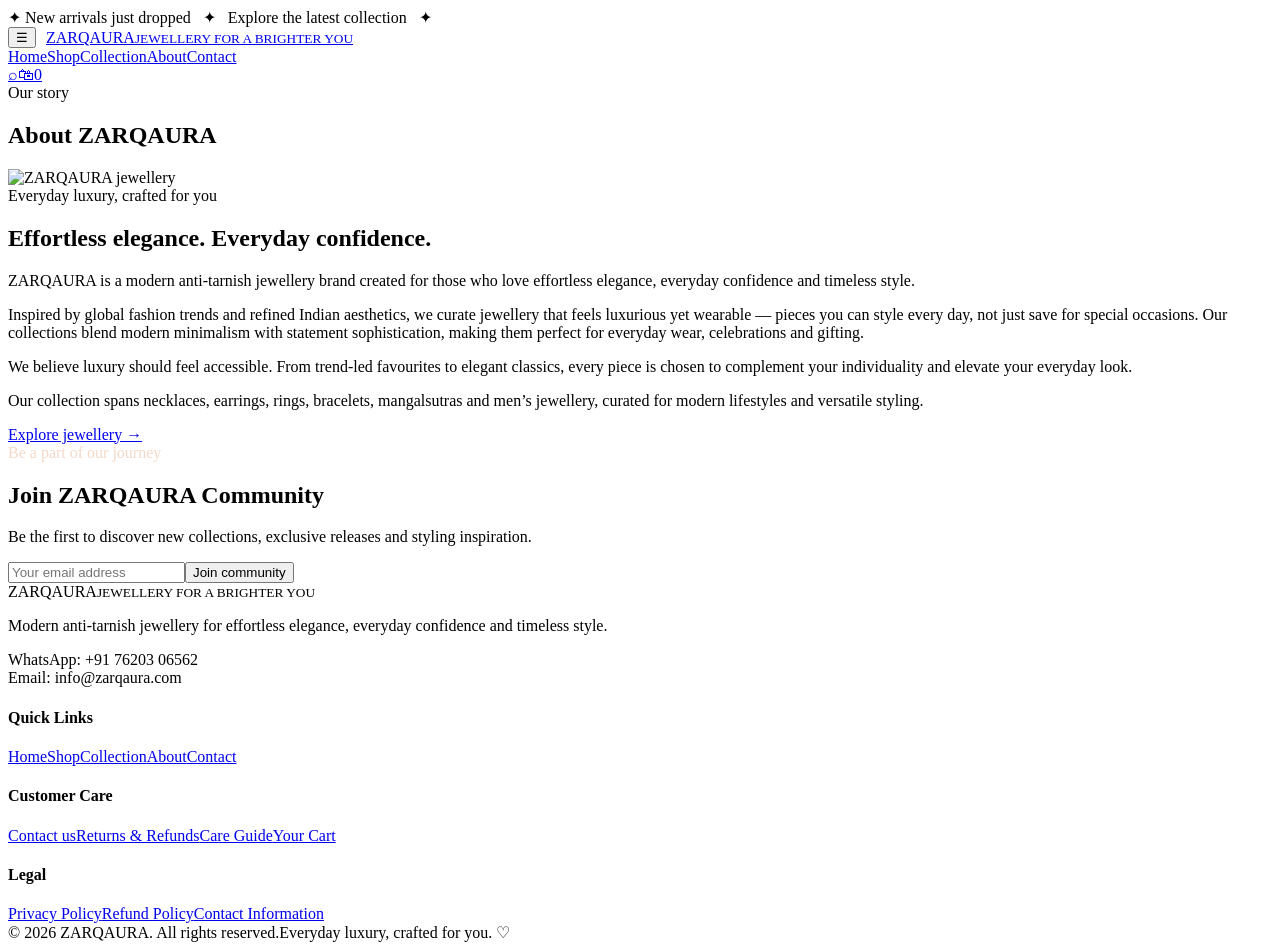
==== about.html @ cf26da9b "first draft" ====
<!doctype html><html lang="en"><head><meta charset="utf-8"><meta name="viewport" content="width=device-width,initial-scale=1"><title>About — ZARQAURA</title><meta name="theme-color" content="#64413A"><link rel="icon" href="https://zarqaura.com/favicon.ico"><link rel="alternate icon" type="image/svg+xml" href="assets/favicon.svg"><link rel="stylesheet" href="assets/styles.css"></head><body><div class="announcement">✦ New arrivals just dropped &nbsp; ✦ &nbsp; Explore the latest collection &nbsp; ✦</div>
<header class="header"><div class="container nav"><div style="display:flex;align-items:center;gap:10px"><button class="icon-btn mobile-toggle" id="mobileToggle" aria-label="Menu">☰</button><a class="brand" href="index.html">ZARQAURA<small>JEWELLERY FOR A BRIGHTER YOU</small></a></div><nav class="navlinks" id="navlinks"><a href="index.html">Home</a><a href="shop.html">Shop</a><a href="collections.html">Collection</a><a href="about.html" class="active">About</a><a href="contact.html">Contact</a></nav><div class="nav-actions"><a class="icon-btn search-btn" href="shop.html" aria-label="Search">⌕</a><a class="icon-btn" href="cart.html" aria-label="Cart">🛍<span class="cart-count" id="cartCount">0</span></a></div></div></header>
<main><section class="page-hero"><div class="container"><div class="eyebrow">Our story</div><h1 class="page-title">About ZARQAURA</h1></div></section><section class="section"><div class="container about-grid"><img src="https://zarqaura.com/cdn/shop/files/0_Product_Staging_1.jpg?v=1782809129&width=1800" alt="ZARQAURA jewellery"><div class="about-copy"><div class="eyebrow">Everyday luxury, crafted for you</div><h2>Effortless elegance. Everyday confidence.</h2><p>ZARQAURA is a modern anti-tarnish jewellery brand created for those who love effortless elegance, everyday confidence and timeless style.</p><p>Inspired by global fashion trends and refined Indian aesthetics, we curate jewellery that feels luxurious yet wearable — pieces you can style every day, not just save for special occasions. Our collections blend modern minimalism with statement sophistication, making them perfect for everyday wear, celebrations and gifting.</p><p>We believe luxury should feel accessible. From trend-led favourites to elegant classics, every piece is chosen to complement your individuality and elevate your everyday look.</p><p>Our collection spans necklaces, earrings, rings, bracelets, mangalsutras and men’s jewellery, curated for modern lifestyles and versatile styling.</p><a class="btn" href="shop.html">Explore jewellery →</a></div></div></section></main><section class="newsletter"><div class="container newsletter-grid"><div><div class="eyebrow" style="color:#f4d9c8">Be a part of our journey</div><h2>Join ZARQAURA Community</h2><p>Be the first to discover new collections, exclusive releases and styling inspiration.</p></div><form class="newsletter-form"><input type="email" required placeholder="Your email address"><button class="btn light">Join community</button></form></div></section>
<footer class="footer"><div class="container"><div class="footer-grid"><div><div class="brand" style="width:max-content">ZARQAURA<small>JEWELLERY FOR A BRIGHTER YOU</small></div><p>Modern anti-tarnish jewellery for effortless elegance, everyday confidence and timeless style.</p><p>WhatsApp: +91 76203 06562<br>Email: info@zarqaura.com</p></div><div><h4>Quick Links</h4><a href="index.html">Home</a><a href="shop.html">Shop</a><a href="collections.html">Collection</a><a href="about.html">About</a><a href="contact.html">Contact</a></div><div><h4>Customer Care</h4><a href="contact.html">Contact us</a><a href="refund.html">Returns & Refunds</a><a href="product.html?id=chain-bracelete">Care Guide</a><a href="cart.html">Your Cart</a></div><div><h4>Legal</h4><a href="privacy.html">Privacy Policy</a><a href="refund.html">Refund Policy</a><a href="contact.html">Contact Information</a></div></div><div class="copyright"><span>© 2026 ZARQAURA. All rights reserved.</span><span>Everyday luxury, crafted for you. ♡</span></div></div></footer><div class="toast"></div>
<script src="assets/app.js"></script></body></html>
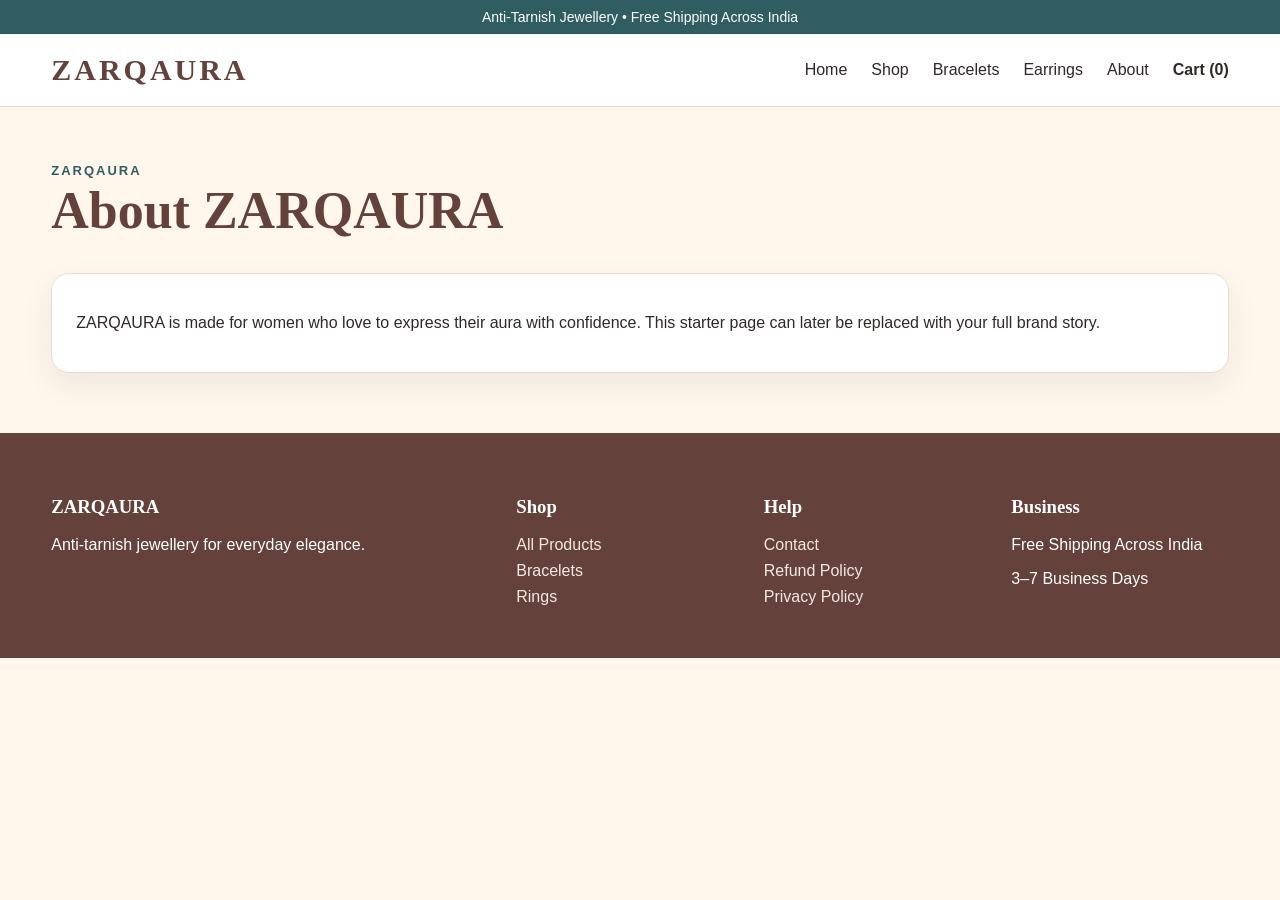
==== commit 7a00ef73: "final structure" ====
--- a/about.html
+++ b/about.html
@@ -1,5 +1 @@
-<!doctype html><html lang="en"><head><meta charset="utf-8"><meta name="viewport" content="width=device-width,initial-scale=1"><title>About — ZARQAURA</title><meta name="theme-color" content="#64413A"><link rel="icon" href="https://zarqaura.com/favicon.ico"><link rel="alternate icon" type="image/svg+xml" href="assets/favicon.svg"><link rel="stylesheet" href="assets/styles.css"></head><body><div class="announcement">✦ New arrivals just dropped &nbsp; ✦ &nbsp; Explore the latest collection &nbsp; ✦</div>
-<header class="header"><div class="container nav"><div style="display:flex;align-items:center;gap:10px"><button class="icon-btn mobile-toggle" id="mobileToggle" aria-label="Menu">☰</button><a class="brand" href="index.html">ZARQAURA<small>JEWELLERY FOR A BRIGHTER YOU</small></a></div><nav class="navlinks" id="navlinks"><a href="index.html">Home</a><a href="shop.html">Shop</a><a href="collections.html">Collection</a><a href="about.html" class="active">About</a><a href="contact.html">Contact</a></nav><div class="nav-actions"><a class="icon-btn search-btn" href="shop.html" aria-label="Search">⌕</a><a class="icon-btn" href="cart.html" aria-label="Cart">🛍<span class="cart-count" id="cartCount">0</span></a></div></div></header>
-<main><section class="page-hero"><div class="container"><div class="eyebrow">Our story</div><h1 class="page-title">About ZARQAURA</h1></div></section><section class="section"><div class="container about-grid"><img src="https://zarqaura.com/cdn/shop/files/0_Product_Staging_1.jpg?v=1782809129&width=1800" alt="ZARQAURA jewellery"><div class="about-copy"><div class="eyebrow">Everyday luxury, crafted for you</div><h2>Effortless elegance. Everyday confidence.</h2><p>ZARQAURA is a modern anti-tarnish jewellery brand created for those who love effortless elegance, everyday confidence and timeless style.</p><p>Inspired by global fashion trends and refined Indian aesthetics, we curate jewellery that feels luxurious yet wearable — pieces you can style every day, not just save for special occasions. Our collections blend modern minimalism with statement sophistication, making them perfect for everyday wear, celebrations and gifting.</p><p>We believe luxury should feel accessible. From trend-led favourites to elegant classics, every piece is chosen to complement your individuality and elevate your everyday look.</p><p>Our collection spans necklaces, earrings, rings, bracelets, mangalsutras and men’s jewellery, curated for modern lifestyles and versatile styling.</p><a class="btn" href="shop.html">Explore jewellery →</a></div></div></section></main><section class="newsletter"><div class="container newsletter-grid"><div><div class="eyebrow" style="color:#f4d9c8">Be a part of our journey</div><h2>Join ZARQAURA Community</h2><p>Be the first to discover new collections, exclusive releases and styling inspiration.</p></div><form class="newsletter-form"><input type="email" required placeholder="Your email address"><button class="btn light">Join community</button></form></div></section>
-<footer class="footer"><div class="container"><div class="footer-grid"><div><div class="brand" style="width:max-content">ZARQAURA<small>JEWELLERY FOR A BRIGHTER YOU</small></div><p>Modern anti-tarnish jewellery for effortless elegance, everyday confidence and timeless style.</p><p>WhatsApp: +91 76203 06562<br>Email: info@zarqaura.com</p></div><div><h4>Quick Links</h4><a href="index.html">Home</a><a href="shop.html">Shop</a><a href="collections.html">Collection</a><a href="about.html">About</a><a href="contact.html">Contact</a></div><div><h4>Customer Care</h4><a href="contact.html">Contact us</a><a href="refund.html">Returns & Refunds</a><a href="product.html?id=chain-bracelete">Care Guide</a><a href="cart.html">Your Cart</a></div><div><h4>Legal</h4><a href="privacy.html">Privacy Policy</a><a href="refund.html">Refund Policy</a><a href="contact.html">Contact Information</a></div></div><div class="copyright"><span>© 2026 ZARQAURA. All rights reserved.</span><span>Everyday luxury, crafted for you. ♡</span></div></div></footer><div class="toast"></div>
-<script src="assets/app.js"></script></body></html>+<!doctype html><html lang="en"><head><meta charset="utf-8"><meta name="viewport" content="width=device-width,initial-scale=1"><title>About ZARQAURA | ZARQAURA</title><link rel="stylesheet" href="assets/css/styles.css"></head><body><div data-site-header></div><main class="container"><section class="page-hero"><div class="eyebrow">ZARQAURA</div><h1>About ZARQAURA</h1></section><section class="panel"><p>ZARQAURA is made for women who love to express their aura with confidence. This starter page can later be replaced with your full brand story.</p></section></main><div data-site-footer></div><script src="assets/data/site-config.js"></script><script src="assets/data/products.js"></script><script src="assets/js/app.js"></script></body></html>
--- a/assets/css/styles.css
+++ b/assets/css/styles.css
@@ -0,0 +1,16 @@
+:root{--brown:#64413A;--cream:#FFF7EC;--teal:#2F5D62;--text:#2f2927;--muted:#786e6a;--white:#fff;--border:#e7ddd3;--shadow:0 12px 30px rgba(60,44,39,.08);--radius:18px}
+*{box-sizing:border-box} html{scroll-behavior:smooth} body{margin:0;font-family:Arial,Helvetica,sans-serif;color:var(--text);background:var(--cream)} a{color:inherit;text-decoration:none} img{max-width:100%;display:block} button,input,select,textarea{font:inherit}
+.container{width:min(1180px,92%);margin:auto}.announcement{background:var(--teal);color:#fff;text-align:center;padding:9px 12px;font-size:14px}
+.header{background:#fff;border-bottom:1px solid var(--border);position:sticky;top:0;z-index:20}.header-inner{min-height:72px;display:flex;align-items:center;justify-content:space-between;gap:20px}.logo{font-family:Georgia,serif;font-size:30px;letter-spacing:3px;color:var(--brown);font-weight:700}.nav{display:flex;align-items:center;gap:24px}.nav a:hover{color:var(--teal)}.cart-link{font-weight:700}.mobile-toggle{display:none;border:0;background:none;font-size:24px}
+.hero{padding:80px 0;background:linear-gradient(rgba(255,247,236,.82),rgba(255,247,236,.82)),radial-gradient(circle at top right,#d9c7bd 0,transparent 42%)}.hero-grid{display:grid;grid-template-columns:1.1fr .9fr;gap:48px;align-items:center}.eyebrow{text-transform:uppercase;letter-spacing:2px;color:var(--teal);font-size:13px;font-weight:700}h1,h2,h3{font-family:Georgia,serif;color:var(--brown)}h1{font-size:clamp(42px,7vw,76px);line-height:.98;margin:14px 0 18px}.hero p{color:var(--muted);font-size:18px;line-height:1.7}.hero-card{min-height:420px;border-radius:32px;background:linear-gradient(135deg,#e8d9cd,#c9b1a4);display:grid;place-items:center;color:var(--brown);box-shadow:var(--shadow);padding:30px;text-align:center}
+.btn{display:inline-flex;align-items:center;justify-content:center;min-height:46px;padding:0 20px;border-radius:999px;border:1px solid var(--brown);background:var(--brown);color:#fff;cursor:pointer;font-weight:700}.btn.secondary{background:transparent;color:var(--brown)}.btn.teal{background:var(--teal);border-color:var(--teal)}.actions{display:flex;flex-wrap:wrap;gap:12px;margin-top:24px}
+.section{padding:72px 0}.section-title{display:flex;justify-content:space-between;align-items:end;gap:20px;margin-bottom:28px}.section-title h2{margin:0;font-size:38px}.section-title p{margin:0;color:var(--muted)}
+.category-grid,.product-grid{display:grid;grid-template-columns:repeat(5,1fr);gap:18px}.category-card,.product-card,.panel{background:#fff;border:1px solid var(--border);border-radius:var(--radius);box-shadow:var(--shadow)}.category-card{padding:26px 18px;text-align:center}.category-card strong{display:block;color:var(--brown);margin-top:8px}.category-icon{width:74px;height:74px;border-radius:50%;margin:auto;background:#efe1d6;display:grid;place-items:center;font-size:26px}
+.product-card{overflow:hidden}.product-image{aspect-ratio:1/1;background:#f0e7df;display:grid;place-items:center;color:var(--muted);text-align:center;padding:20px}.product-body{padding:16px}.product-body h3{margin:0 0 8px;font-size:20px}.price{font-weight:700;color:var(--teal)}.badges{display:flex;gap:6px;flex-wrap:wrap;margin-bottom:10px}.badge{background:#f1e7dd;color:var(--brown);font-size:12px;padding:5px 9px;border-radius:999px}.badge.out{background:#fbe4e4;color:#8c2d2d}
+.filters{display:flex;gap:12px;flex-wrap:wrap;margin-bottom:24px}.filters input,.filters select,.form-control{min-height:46px;border:1px solid var(--border);border-radius:12px;padding:0 14px;background:#fff}.filters input{min-width:240px}
+.product-layout{display:grid;grid-template-columns:1fr 1fr;gap:42px}.product-main-image{background:#fff;border:1px solid var(--border);border-radius:24px;overflow:hidden}.product-main-image .product-image{aspect-ratio:1/1}.product-info h1{font-size:48px;margin-top:0}.product-info p{line-height:1.7;color:var(--muted)}
+.cart-list{display:grid;gap:14px}.cart-row{background:#fff;border:1px solid var(--border);border-radius:16px;padding:16px;display:grid;grid-template-columns:1fr auto auto;gap:18px;align-items:center}.qty{display:flex;align-items:center;gap:8px}.qty button{width:34px;height:34px;border-radius:50%;border:1px solid var(--border);background:#fff;cursor:pointer}
+.checkout-grid{display:grid;grid-template-columns:1.1fr .9fr;gap:30px}.panel{padding:24px}.form-grid{display:grid;grid-template-columns:1fr 1fr;gap:14px}.form-grid .full{grid-column:1/-1}.form-control{width:100%}textarea.form-control{min-height:100px;padding-top:12px}.order-summary{display:grid;gap:10px}.summary-row{display:flex;justify-content:space-between;gap:20px;padding:8px 0;border-bottom:1px dashed var(--border)}.hidden{display:none!important}
+.footer{margin-top:60px;background:var(--brown);color:#fff;padding:44px 0}.footer-grid{display:grid;grid-template-columns:2fr repeat(3,1fr);gap:30px}.footer a{display:block;margin:8px 0;color:#f4e9e2}.footer h3{color:#fff}.page-hero{padding:56px 0 28px}.page-hero h1{font-size:52px;margin:8px 0}.notice{background:#fff;border-left:4px solid var(--teal);padding:14px 16px;border-radius:10px;margin:16px 0}
+@media(max-width:900px){.hero-grid,.product-layout,.checkout-grid{grid-template-columns:1fr}.category-grid{grid-template-columns:repeat(2,1fr)}.product-grid{grid-template-columns:repeat(2,1fr)}.footer-grid{grid-template-columns:1fr 1fr}.nav{position:absolute;top:72px;left:0;right:0;background:#fff;border-bottom:1px solid var(--border);padding:18px 4%;flex-direction:column;align-items:flex-start;display:none}.nav.open{display:flex}.mobile-toggle{display:block}}
+@media(max-width:600px){.product-grid,.category-grid,.form-grid{grid-template-columns:1fr}.footer-grid{grid-template-columns:1fr}.cart-row{grid-template-columns:1fr}.section{padding:52px 0}}
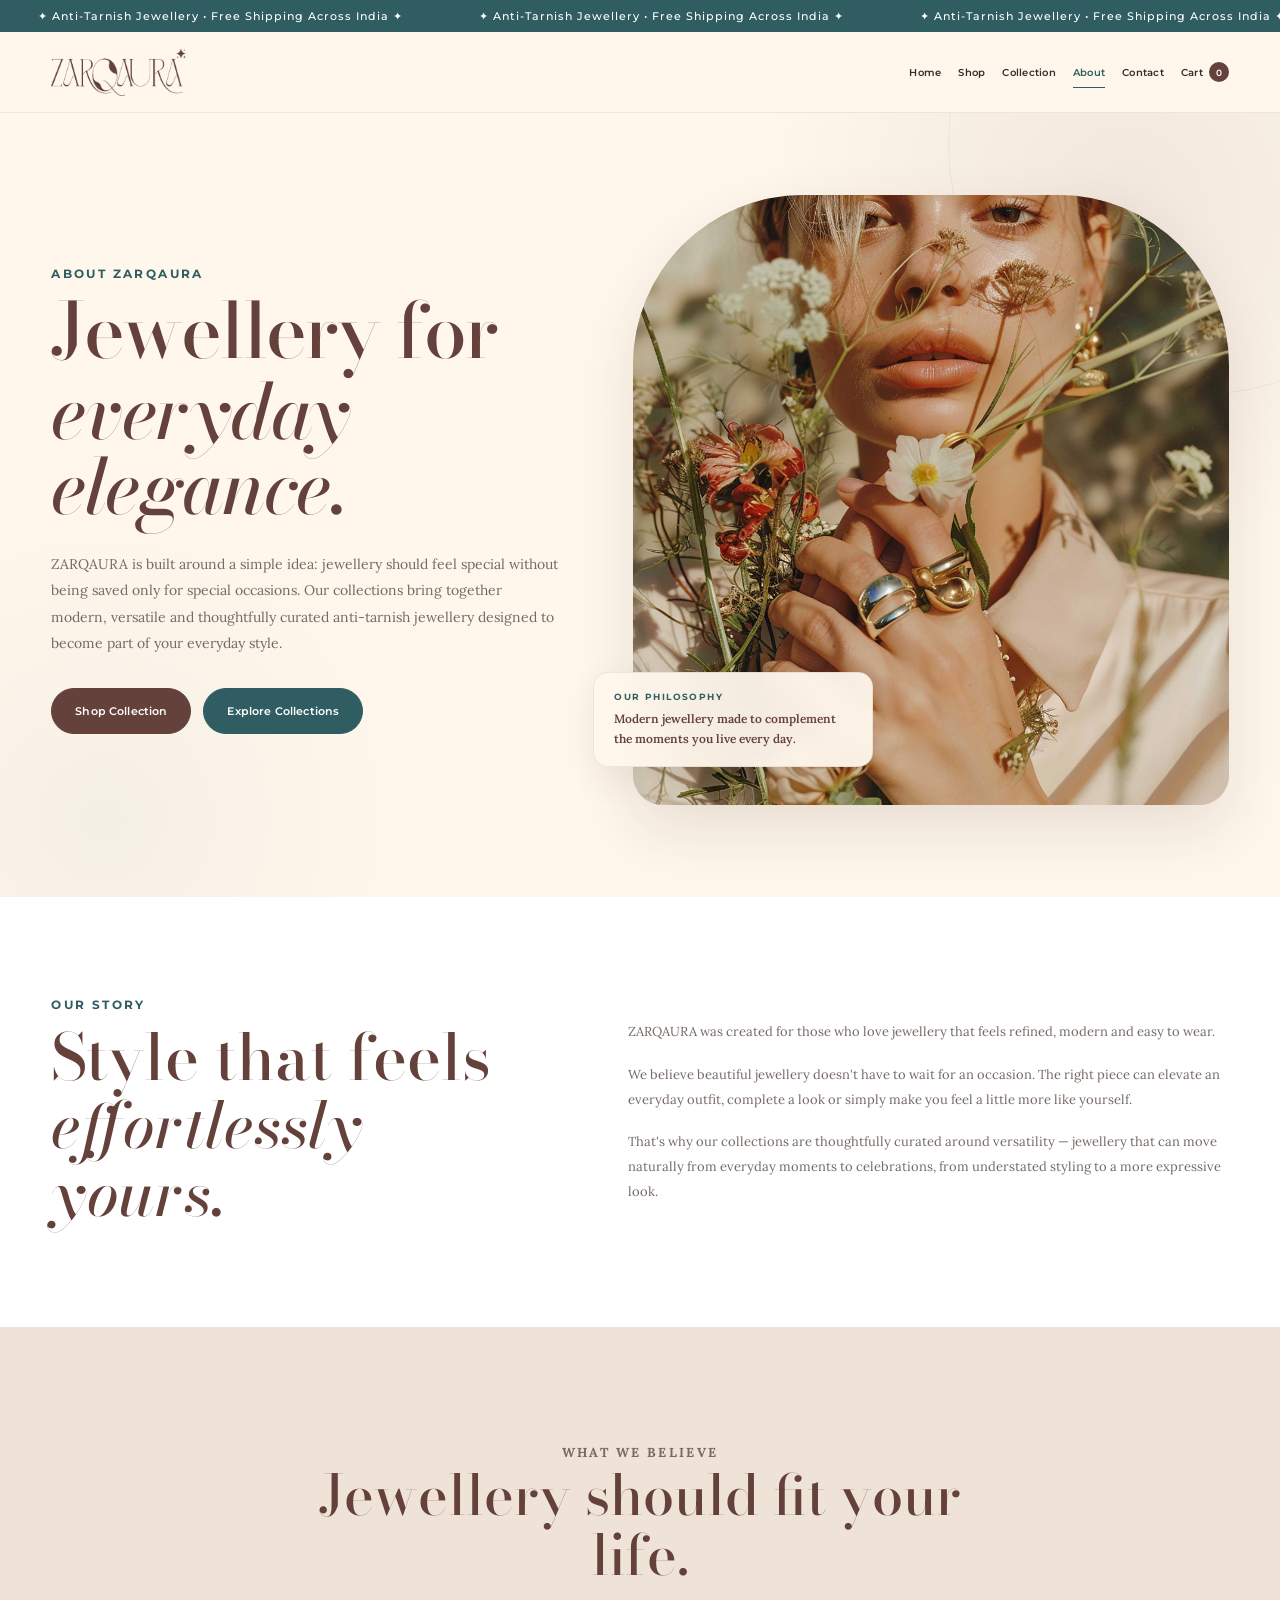
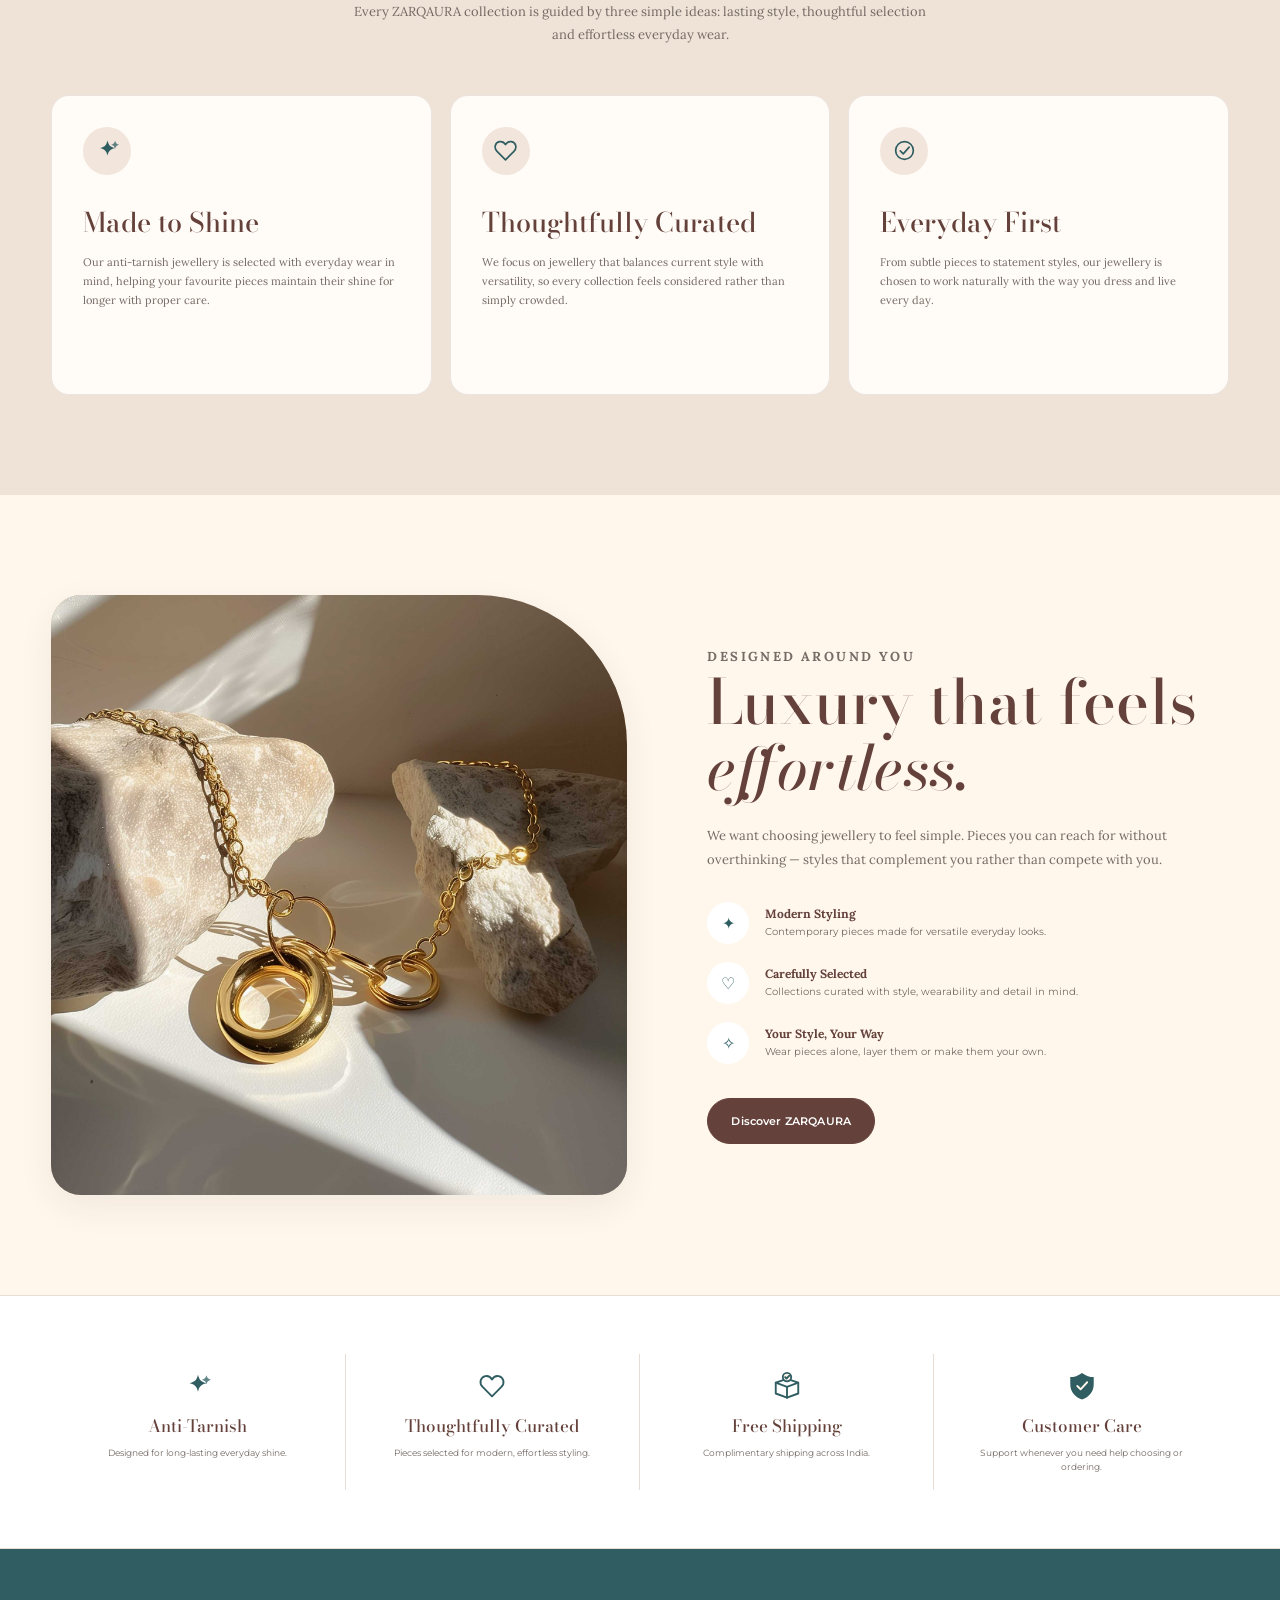
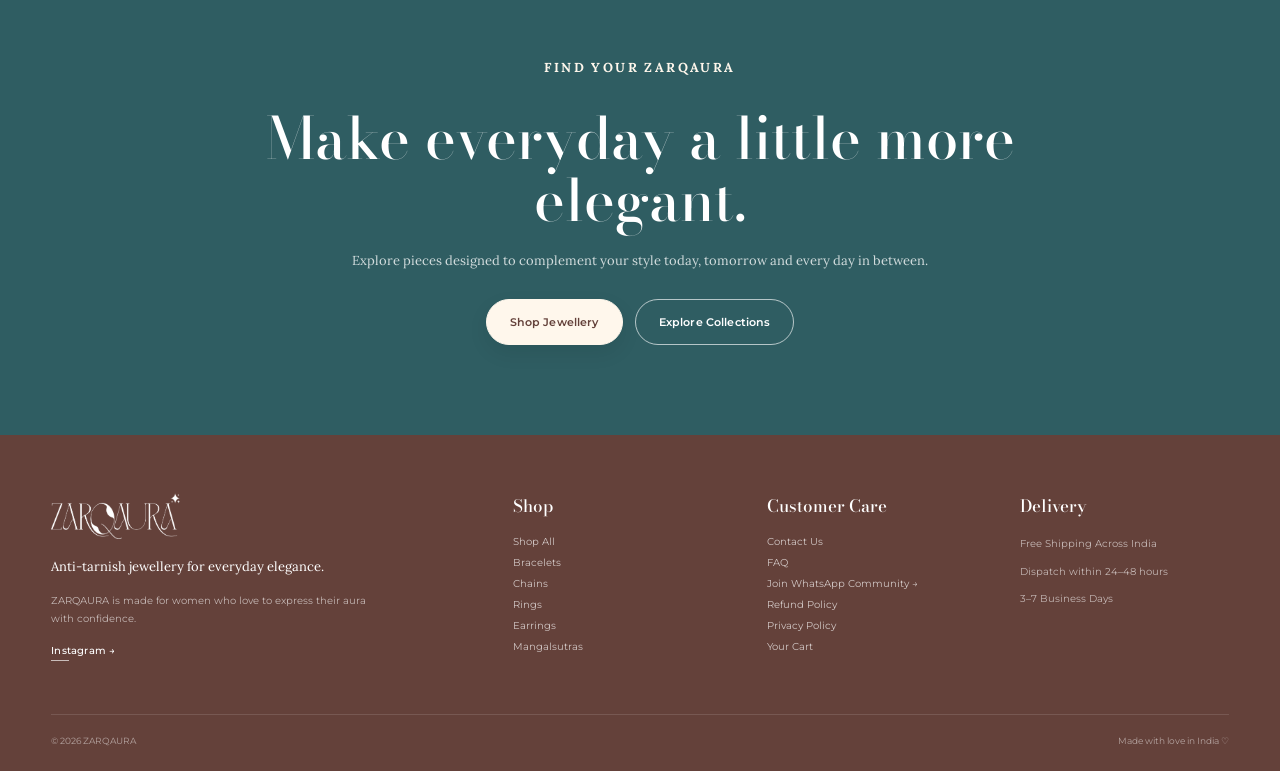
==== commit 7dc9ab0b: "about" ====
--- a/about.html
+++ b/about.html
@@ -1 +1,2574 @@
-<!doctype html><html lang="en"><head><meta charset="utf-8"><meta name="viewport" content="width=device-width,initial-scale=1"><title>About ZARQAURA | ZARQAURA</title><link rel="stylesheet" href="assets/css/styles.css"></head><body><div data-site-header></div><main class="container"><section class="page-hero"><div class="eyebrow">ZARQAURA</div><h1>About ZARQAURA</h1></section><section class="panel"><p>ZARQAURA is made for women who love to express their aura with confidence. This starter page can later be replaced with your full brand story.</p></section></main><div data-site-footer></div><script src="assets/data/site-config.js"></script><script src="assets/data/products.js"></script><script src="assets/js/app.js"></script></body></html>
+<!DOCTYPE html>
+<html lang="en">
+
+<head>
+
+    <meta charset="UTF-8">
+
+    <meta
+        name="viewport"
+        content="width=device-width, initial-scale=1.0"
+    >
+
+    <title>
+        About Us | ZARQAURA
+    </title>
+
+    <meta
+        name="description"
+        content="Discover the story behind ZARQAURA — thoughtfully curated anti-tarnish jewellery designed for effortless everyday elegance."
+    >
+
+    <link
+        rel="icon"
+        href="assets/images/branding/favicon.png"
+        type="image/png"
+    >
+
+    <link
+        rel="stylesheet"
+        href="assets/css/styles.css"
+    >
+
+
+    <style>
+
+        /* =========================================================
+           ABOUT PAGE
+        ========================================================= */
+
+        .about-page {
+
+            overflow:
+                hidden;
+
+        }
+
+
+
+        /* =========================================================
+           HERO
+        ========================================================= */
+
+        .about-hero {
+
+            position:
+                relative;
+
+            padding:
+                82px 0 92px;
+
+            overflow:
+                hidden;
+
+            background:
+
+                radial-gradient(
+                    circle at 88% 12%,
+                    rgba(
+                        100,
+                        65,
+                        58,
+                        0.09
+                    ),
+                    transparent 28%
+                ),
+
+                radial-gradient(
+                    circle at 8% 90%,
+                    rgba(
+                        47,
+                        93,
+                        98,
+                        0.05
+                    ),
+                    transparent 23%
+                ),
+
+                var(--cream);
+
+        }
+
+
+        .about-hero::after {
+
+            content:
+                "";
+
+            position:
+                absolute;
+
+            top:
+                -220px;
+
+            right:
+                -170px;
+
+            width:
+                500px;
+
+            height:
+                500px;
+
+            border:
+                1px solid
+                rgba(
+                    100,
+                    65,
+                    58,
+                    0.07
+                );
+
+            border-radius:
+                50%;
+
+            pointer-events:
+                none;
+
+        }
+
+
+        .about-hero-grid {
+
+            position:
+                relative;
+
+            z-index:
+                2;
+
+            display:
+                grid;
+
+            grid-template-columns:
+                0.92fr 1.08fr;
+
+            align-items:
+                center;
+
+            gap:
+                75px;
+
+        }
+
+
+        .about-hero-content {
+
+            max-width:
+                610px;
+
+        }
+
+
+        .about-hero h1 {
+
+            margin:
+                0;
+
+            font-size:
+                clamp(
+                    52px,
+                    6vw,
+                    82px
+                );
+
+            font-weight:
+                500;
+
+            line-height:
+                0.98;
+
+            letter-spacing:
+                -2px;
+
+        }
+
+
+        .about-hero h1 span {
+
+            display:
+                block;
+
+            margin-top:
+                6px;
+
+            font-style:
+                italic;
+
+        }
+
+
+        .about-hero-description {
+
+            max-width:
+                560px;
+
+            margin:
+                26px 0 0;
+
+            color:
+                var(--text-soft);
+
+            font-family:
+                "Lora",
+                Georgia,
+                serif;
+
+            font-size:
+                14px;
+
+            line-height:
+                1.9;
+
+        }
+
+
+        .about-hero-actions {
+
+            display:
+                flex;
+
+            flex-wrap:
+                wrap;
+
+            gap:
+                12px;
+
+            margin-top:
+                31px;
+
+        }
+
+
+
+        /* =========================================================
+           HERO IMAGE
+        ========================================================= */
+
+        .about-hero-visual {
+
+            position:
+                relative;
+
+            width:
+                100%;
+
+        }
+
+
+        .about-hero-image {
+
+            width:
+                100%;
+
+            height:
+                610px;
+
+            overflow:
+                hidden;
+
+            border-radius:
+                170px 170px
+                30px 30px;
+
+            background:
+                #D8C1B3;
+
+            box-shadow:
+                var(--shadow);
+
+        }
+
+
+        .about-hero-image img {
+
+            width:
+                100%;
+
+            height:
+                100%;
+
+            object-fit:
+                cover;
+
+            object-position:
+                center;
+
+        }
+
+
+        .about-hero-note {
+
+            position:
+                absolute;
+
+            left:
+                -40px;
+
+            bottom:
+                38px;
+
+            max-width:
+                280px;
+
+            padding:
+                18px 20px;
+
+            border:
+                1px solid
+                rgba(
+                    100,
+                    65,
+                    58,
+                    0.10
+                );
+
+            border-radius:
+                15px;
+
+            background:
+                rgba(
+                    255,
+                    247,
+                    236,
+                    0.95
+                );
+
+            box-shadow:
+                var(--shadow-small);
+
+            backdrop-filter:
+                blur(10px);
+
+        }
+
+
+        .about-hero-note span {
+
+            display:
+                block;
+
+            margin-bottom:
+                6px;
+
+            color:
+                var(--teal);
+
+            font-size:
+                9px;
+
+            font-weight:
+                700;
+
+            letter-spacing:
+                1.4px;
+
+            text-transform:
+                uppercase;
+
+        }
+
+
+        .about-hero-note strong {
+
+            color:
+                var(--brown);
+
+            font-family:
+                "Lora",
+                Georgia,
+                serif;
+
+            font-size:
+                12px;
+
+            font-weight:
+                600;
+
+            line-height:
+                1.5;
+
+        }
+
+
+
+        /* =========================================================
+           OUR STORY
+        ========================================================= */
+
+        .about-story {
+
+            padding:
+                100px 0;
+
+            background:
+                var(--white);
+
+        }
+
+
+        .about-story-grid {
+
+            display:
+                grid;
+
+            grid-template-columns:
+                0.9fr 1.1fr;
+
+            align-items:
+                center;
+
+            gap:
+                85px;
+
+        }
+
+
+        .about-story-title h2 {
+
+            max-width:
+                520px;
+
+            margin:
+                0;
+
+            font-size:
+                clamp(
+                    42px,
+                    5vw,
+                    64px
+                );
+
+            font-weight:
+                500;
+
+            line-height:
+                1.06;
+
+        }
+
+
+        .about-story-title h2 span {
+
+            font-style:
+                italic;
+
+        }
+
+
+        .about-story-content {
+
+            max-width:
+                650px;
+
+        }
+
+
+        .about-story-content p {
+
+            margin:
+                0 0 18px;
+
+            color:
+                var(--text-soft);
+
+            font-family:
+                "Lora",
+                Georgia,
+                serif;
+
+            font-size:
+                13px;
+
+            line-height:
+                1.9;
+
+        }
+
+
+        .about-story-content p:last-child {
+
+            margin-bottom:
+                0;
+
+        }
+
+
+
+        /* =========================================================
+           PHILOSOPHY
+        ========================================================= */
+
+        .about-philosophy {
+
+            padding:
+                100px 0;
+
+            background:
+                #EFE3D8;
+
+        }
+
+
+        .about-section-heading {
+
+            max-width:
+                720px;
+
+            margin:
+                0 auto 48px;
+
+            text-align:
+                center;
+
+        }
+
+
+        .about-section-heading h2 {
+
+            margin:
+                0;
+
+            font-size:
+                clamp(
+                    38px,
+                    5vw,
+                    56px
+                );
+
+            font-weight:
+                500;
+
+            line-height:
+                1.08;
+
+        }
+
+
+        .about-section-heading p {
+
+            max-width:
+                580px;
+
+            margin:
+                14px auto 0;
+
+            color:
+                var(--text-soft);
+
+            font-family:
+                "Lora",
+                Georgia,
+                serif;
+
+            font-size:
+                13px;
+
+            line-height:
+                1.8;
+
+        }
+
+
+
+        /* =========================================================
+           VALUE CARDS
+        ========================================================= */
+
+        .about-values-grid {
+
+            display:
+                grid;
+
+            grid-template-columns:
+                repeat(
+                    3,
+                    1fr
+                );
+
+            gap:
+                18px;
+
+        }
+
+
+        .about-value-card {
+
+            min-height:
+                300px;
+
+            display:
+                flex;
+
+            flex-direction:
+                column;
+
+            padding:
+                31px;
+
+            border:
+                1px solid
+                rgba(
+                    100,
+                    65,
+                    58,
+                    0.12
+                );
+
+            border-radius:
+                var(--radius);
+
+            background:
+                var(--cream-light);
+
+            transition:
+                transform 0.4s ease,
+                box-shadow 0.4s ease,
+                border-color 0.4s ease;
+
+        }
+
+
+        .about-value-card:hover {
+
+            transform:
+                translateY(-5px);
+
+            border-color:
+                rgba(
+                    47,
+                    93,
+                    98,
+                    0.25
+                );
+
+            box-shadow:
+                var(--shadow-small);
+
+        }
+
+
+        .about-value-icon {
+
+            width:
+                48px;
+
+            height:
+                48px;
+
+            display:
+                grid;
+
+            place-items:
+                center;
+
+            margin-bottom:
+                27px;
+
+            border-radius:
+                50%;
+
+            background:
+                var(--background-soft);
+
+            color:
+                var(--teal);
+
+        }
+
+
+        .about-value-icon svg {
+
+            width:
+                27px;
+
+            height:
+                27px;
+
+        }
+
+
+        .about-value-card h3 {
+
+            margin:
+                0 0 10px;
+
+            font-size:
+                27px;
+
+            font-weight:
+                500;
+
+        }
+
+
+        .about-value-card p {
+
+            margin:
+                0;
+
+            color:
+                var(--text-soft);
+
+            font-family:
+                "Lora",
+                Georgia,
+                serif;
+
+            font-size:
+                11px;
+
+            line-height:
+                1.75;
+
+        }
+
+
+
+        /* =========================================================
+           EVERYDAY ELEGANCE
+        ========================================================= */
+
+        .about-everyday {
+
+            padding:
+                100px 0;
+
+            background:
+                var(--cream);
+
+        }
+
+
+        .about-everyday-grid {
+
+            display:
+                grid;
+
+            grid-template-columns:
+                1.05fr 0.95fr;
+
+            align-items:
+                center;
+
+            gap:
+                80px;
+
+        }
+
+
+        .about-everyday-image {
+
+            width:
+                100%;
+
+            min-height:
+                600px;
+
+            overflow:
+                hidden;
+
+            border-radius:
+                30px 150px
+                30px 30px;
+
+            background:
+                #D7BFAF;
+
+            box-shadow:
+                var(--shadow-small);
+
+        }
+
+
+        .about-everyday-image img {
+
+            width:
+                100%;
+
+            height:
+                600px;
+
+            object-fit:
+                cover;
+
+        }
+
+
+        .about-everyday-content {
+
+            max-width:
+                590px;
+
+        }
+
+
+        .about-everyday-content h2 {
+
+            margin:
+                0 0 23px;
+
+            font-size:
+                clamp(
+                    40px,
+                    5vw,
+                    62px
+                );
+
+            font-weight:
+                500;
+
+            line-height:
+                1.07;
+
+        }
+
+
+        .about-everyday-content h2 span {
+
+            font-style:
+                italic;
+
+        }
+
+
+        .about-everyday-content > p {
+
+            margin:
+                0;
+
+            color:
+                var(--text-soft);
+
+            font-family:
+                "Lora",
+                Georgia,
+                serif;
+
+            font-size:
+                13px;
+
+            line-height:
+                1.85;
+
+        }
+
+
+
+        /* =========================================================
+           ABOUT POINTS
+        ========================================================= */
+
+        .about-points {
+
+            display:
+                grid;
+
+            gap:
+                18px;
+
+            margin:
+                30px 0 34px;
+
+        }
+
+
+        .about-point {
+
+            display:
+                grid;
+
+            grid-template-columns:
+                44px 1fr;
+
+            align-items:
+                center;
+
+            gap:
+                14px;
+
+        }
+
+
+        .about-point-icon {
+
+            width:
+                42px;
+
+            height:
+                42px;
+
+            display:
+                grid;
+
+            place-items:
+                center;
+
+            border-radius:
+                50%;
+
+            background:
+                var(--white);
+
+            color:
+                var(--teal);
+
+        }
+
+
+        .about-point strong {
+
+            display:
+                block;
+
+            margin-bottom:
+                3px;
+
+            color:
+                var(--brown);
+
+            font-family:
+                "Lora",
+                Georgia,
+                serif;
+
+            font-size:
+                12px;
+
+        }
+
+
+        .about-point p {
+
+            margin:
+                0;
+
+            color:
+                var(--text-soft);
+
+            font-size:
+                10px;
+
+            line-height:
+                1.6;
+
+        }
+
+
+
+        /* =========================================================
+           WHY ZARQAURA
+        ========================================================= */
+
+        .about-benefits {
+
+            padding:
+                58px 0;
+
+            border-top:
+                1px solid
+                var(--border);
+
+            border-bottom:
+                1px solid
+                var(--border);
+
+            background:
+                var(--white);
+
+        }
+
+
+        .about-benefits-grid {
+
+            display:
+                grid;
+
+            grid-template-columns:
+                repeat(
+                    4,
+                    1fr
+                );
+
+        }
+
+
+        .about-benefit {
+
+            padding:
+                15px 25px;
+
+            border-right:
+                1px solid
+                var(--border);
+
+            text-align:
+                center;
+
+        }
+
+
+        .about-benefit:last-child {
+
+            border-right:
+                0;
+
+        }
+
+
+        .about-benefit-icon {
+
+            min-height:
+                34px;
+
+            display:
+                flex;
+
+            align-items:
+                center;
+
+            justify-content:
+                center;
+
+            margin-bottom:
+                10px;
+
+            color:
+                var(--teal);
+
+        }
+
+
+        .about-benefit h3 {
+
+            margin:
+                0;
+
+            font-size:
+                17px;
+
+            font-weight:
+                500;
+
+        }
+
+
+        .about-benefit p {
+
+            max-width:
+                220px;
+
+            margin:
+                7px auto 0;
+
+            color:
+                var(--text-soft);
+
+            font-size:
+                9px;
+
+            line-height:
+                1.65;
+
+        }
+
+
+
+        /* =========================================================
+           FINAL CTA
+        ========================================================= */
+
+        .about-cta {
+
+            padding:
+                90px 0;
+
+            background:
+                var(--teal);
+
+            color:
+                var(--white);
+
+            text-align:
+                center;
+
+        }
+
+
+        .about-cta-inner {
+
+            max-width:
+                760px;
+
+            margin:
+                0 auto;
+
+        }
+
+
+        .about-cta h2 {
+
+            margin:
+                0;
+
+            color:
+                var(--white);
+
+            font-size:
+                clamp(
+                    38px,
+                    5vw,
+                    58px
+                );
+
+            font-weight:
+                500;
+
+            line-height:
+                1.08;
+
+        }
+
+
+        .about-cta p {
+
+            max-width:
+                590px;
+
+            margin:
+                17px auto 27px;
+
+            color:
+                rgba(
+                    255,
+                    255,
+                    255,
+                    0.78
+                );
+
+            font-family:
+                "Lora",
+                Georgia,
+                serif;
+
+            font-size:
+                13px;
+
+            line-height:
+                1.8;
+
+        }
+
+
+        .about-cta-actions {
+
+            display:
+                flex;
+
+            align-items:
+                center;
+
+            justify-content:
+                center;
+
+            flex-wrap:
+                wrap;
+
+            gap:
+                12px;
+
+        }
+
+
+
+        /* =========================================================
+           TABLET
+        ========================================================= */
+
+        @media (max-width: 950px) {
+
+            .about-hero-grid,
+            .about-story-grid,
+            .about-everyday-grid {
+
+                grid-template-columns:
+                    1fr;
+
+            }
+
+
+            .about-hero-grid {
+
+                gap:
+                    55px;
+
+            }
+
+
+            .about-hero-content {
+
+                max-width:
+                    720px;
+
+            }
+
+
+            .about-hero-visual {
+
+                max-width:
+                    720px;
+
+                margin:
+                    0 auto;
+
+            }
+
+
+            .about-hero-note {
+
+                left:
+                    20px;
+
+            }
+
+
+            .about-story-grid {
+
+                gap:
+                    35px;
+
+            }
+
+
+            .about-story-content {
+
+                max-width:
+                    720px;
+
+            }
+
+
+            .about-values-grid {
+
+                grid-template-columns:
+                    repeat(
+                        2,
+                        1fr
+                    );
+
+            }
+
+
+            .about-value-card:last-child {
+
+                grid-column:
+                    1 / -1;
+
+            }
+
+
+            .about-everyday-image {
+
+                max-width:
+                    720px;
+
+                margin:
+                    0 auto;
+
+            }
+
+
+            .about-everyday-content {
+
+                max-width:
+                    720px;
+
+            }
+
+
+            .about-benefits-grid {
+
+                grid-template-columns:
+                    repeat(
+                        2,
+                        1fr
+                    );
+
+            }
+
+
+            .about-benefit:nth-child(2) {
+
+                border-right:
+                    0;
+
+            }
+
+
+            .about-benefit:nth-child(1),
+            .about-benefit:nth-child(2) {
+
+                border-bottom:
+                    1px solid
+                    var(--border);
+
+            }
+
+        }
+
+
+
+        /* =========================================================
+           MOBILE
+        ========================================================= */
+
+        @media (max-width: 650px) {
+
+            .about-hero {
+
+                padding:
+                    55px 0 65px;
+
+            }
+
+
+            .about-hero h1 {
+
+                font-size:
+                    clamp(
+                        46px,
+                        14vw,
+                        65px
+                    );
+
+            }
+
+
+            .about-hero-actions {
+
+                flex-direction:
+                    column;
+
+            }
+
+
+            .about-hero-actions
+            .zq-btn {
+
+                width:
+                    100%;
+
+            }
+
+
+            .about-hero-image {
+
+                height:
+                    460px;
+
+                border-radius:
+                    110px 110px
+                    25px 25px;
+
+            }
+
+
+            .about-hero-note {
+
+                left:
+                    14px;
+
+                right:
+                    14px;
+
+                bottom:
+                    14px;
+
+                max-width:
+                    none;
+
+            }
+
+
+            .about-story,
+            .about-philosophy,
+            .about-everyday {
+
+                padding:
+                    65px 0;
+
+            }
+
+
+            .about-values-grid {
+
+                grid-template-columns:
+                    1fr;
+
+            }
+
+
+            .about-value-card:last-child {
+
+                grid-column:
+                    auto;
+
+            }
+
+
+            .about-everyday-image {
+
+                min-height:
+                    440px;
+
+                border-radius:
+                    25px 90px
+                    25px 25px;
+
+            }
+
+
+            .about-everyday-image img {
+
+                height:
+                    440px;
+
+            }
+
+
+            .about-benefits-grid {
+
+                grid-template-columns:
+                    1fr;
+
+            }
+
+
+            .about-benefit {
+
+                padding:
+                    24px 15px;
+
+                border-right:
+                    0;
+
+                border-bottom:
+                    1px solid
+                    var(--border);
+
+            }
+
+
+            .about-benefit:last-child {
+
+                border-bottom:
+                    0;
+
+            }
+
+
+            .about-cta {
+
+                padding:
+                    65px 0;
+
+            }
+
+        }
+
+
+
+        /* =========================================================
+           SMALL MOBILE - 480PX
+           Same pattern as Home / Shop / Collections
+        ========================================================= */
+
+        @media (max-width: 480px) {
+
+            /*
+               Header/footer intentionally excluded
+            */
+
+
+            /* Main text */
+
+            .about-hero-content,
+            .about-story-title,
+            .about-story-content,
+            .about-section-heading,
+            .about-value-card,
+            .about-everyday-content,
+            .about-benefit,
+            .about-cta-inner {
+
+                width:
+                    100%;
+
+                max-width:
+                    100%;
+
+                text-align:
+                    center;
+
+            }
+
+
+
+            /* Hero */
+
+            .about-hero-grid {
+
+                width:
+                    100%;
+
+                justify-items:
+                    center;
+
+            }
+
+
+            .about-hero-description {
+
+                max-width:
+                    100%;
+
+                margin-left:
+                    auto;
+
+                margin-right:
+                    auto;
+
+            }
+
+
+            .about-hero-actions {
+
+                width:
+                    100%;
+
+                align-items:
+                    stretch;
+
+            }
+
+
+            .about-hero-actions
+            .zq-btn {
+
+                width:
+                    100%;
+
+            }
+
+
+            .about-hero-visual,
+            .about-hero-image {
+
+                width:
+                    100%;
+
+                max-width:
+                    100%;
+
+            }
+
+
+            .about-hero-note {
+
+                text-align:
+                    center;
+
+            }
+
+
+
+            /* Story */
+
+            .about-story-grid {
+
+                width:
+                    100%;
+
+            }
+
+
+
+            /* Value cards */
+
+            .about-values-grid {
+
+                width:
+                    100%;
+
+                grid-template-columns:
+                    1fr;
+
+            }
+
+
+            .about-value-card {
+
+                width:
+                    100%;
+
+                max-width:
+                    100%;
+
+                align-items:
+                    center;
+
+            }
+
+
+            .about-value-icon {
+
+                margin-left:
+                    auto;
+
+                margin-right:
+                    auto;
+
+            }
+
+
+
+            /* Everyday section */
+
+            .about-everyday-grid {
+
+                width:
+                    100%;
+
+            }
+
+
+            .about-everyday-image {
+
+                width:
+                    100%;
+
+                max-width:
+                    100%;
+
+            }
+
+
+            .about-points {
+
+                width:
+                    100%;
+
+            }
+
+
+            .about-point {
+
+                width:
+                    100%;
+
+                grid-template-columns:
+                    1fr;
+
+                justify-items:
+                    center;
+
+                text-align:
+                    center;
+
+            }
+
+
+            .about-point-icon {
+
+                margin:
+                    0 auto;
+
+            }
+
+
+            .about-everyday-content
+            .zq-btn {
+
+                width:
+                    100%;
+
+            }
+
+
+
+            /* Benefits */
+
+            .about-benefit {
+
+                width:
+                    100%;
+
+            }
+
+
+            .about-benefit-icon {
+
+                justify-content:
+                    center;
+
+            }
+
+
+
+            /* Final CTA */
+
+            .about-cta-actions {
+
+                width:
+                    100%;
+
+                flex-direction:
+                    column;
+
+            }
+
+
+            .about-cta-actions
+            .zq-btn {
+
+                width:
+                    100%;
+
+            }
+
+        }
+
+    </style>
+
+</head>
+
+
+<body>
+
+
+    <!-- =========================================================
+         SHARED HEADER
+    ========================================================== -->
+
+    <div data-site-header></div>
+
+
+
+    <main class="about-page">
+
+
+        <!-- =====================================================
+             HERO
+        ====================================================== -->
+
+        <section class="about-hero">
+
+            <div
+                class="container about-hero-grid"
+            >
+
+
+                <div class="about-hero-content">
+
+                    <p class="zq-eyebrow">
+                        ABOUT ZARQAURA
+                    </p>
+
+
+                    <h1>
+
+                        Jewellery for
+                        <span>
+                            everyday elegance.
+                        </span>
+
+                    </h1>
+
+
+                    <p class="about-hero-description">
+
+                        ZARQAURA is built around a simple idea:
+                        jewellery should feel special without
+                        being saved only for special occasions.
+
+                        Our collections bring together modern,
+                        versatile and thoughtfully curated
+                        anti-tarnish jewellery designed to
+                        become part of your everyday style.
+
+                    </p>
+
+
+                    <div class="about-hero-actions">
+
+                        <a
+                            href="shop.html"
+                            class="zq-btn zq-btn-primary"
+                        >
+                            Shop Collection
+                        </a>
+
+
+                        <a
+                            href="collections.html"
+                            class="zq-btn zq-btn-outline"
+                        >
+                            Explore Collections
+                        </a>
+
+                    </div>
+
+                </div>
+
+
+
+                <div class="about-hero-visual">
+
+
+                    <div class="about-hero-image">
+
+                        <img
+                            src="assets/images/banners/home/everyday-elegance.jpg"
+                            alt="ZARQAURA everyday jewellery"
+                        >
+
+                    </div>
+
+
+                    <div class="about-hero-note">
+
+                        <span>
+                            OUR PHILOSOPHY
+                        </span>
+
+                        <strong>
+                            Modern jewellery made to
+                            complement the moments you
+                            live every day.
+                        </strong>
+
+                    </div>
+
+
+                </div>
+
+
+            </div>
+
+        </section>
+
+
+
+        <!-- =====================================================
+             OUR STORY
+        ====================================================== -->
+
+        <section class="about-story">
+
+            <div
+                class="container about-story-grid"
+            >
+
+
+                <div class="about-story-title">
+
+                    <p class="zq-eyebrow">
+                        OUR STORY
+                    </p>
+
+
+                    <h2>
+
+                        Style that feels
+                        <span>
+                            effortlessly yours.
+                        </span>
+
+                    </h2>
+
+                </div>
+
+
+
+                <div class="about-story-content">
+
+                    <p>
+
+                        ZARQAURA was created for those who
+                        love jewellery that feels refined,
+                        modern and easy to wear.
+
+                    </p>
+
+
+                    <p>
+
+                        We believe beautiful jewellery
+                        doesn't have to wait for an occasion.
+                        The right piece can elevate an
+                        everyday outfit, complete a look or
+                        simply make you feel a little more
+                        like yourself.
+
+                    </p>
+
+
+                    <p>
+
+                        That's why our collections are
+                        thoughtfully curated around
+                        versatility — jewellery that can
+                        move naturally from everyday moments
+                        to celebrations, from understated
+                        styling to a more expressive look.
+
+                    </p>
+
+                </div>
+
+
+            </div>
+
+        </section>
+
+
+
+        <!-- =====================================================
+             WHAT WE BELIEVE
+        ====================================================== -->
+
+        <section class="about-philosophy">
+
+            <div class="container">
+
+
+                <div class="about-section-heading">
+
+                    <p class="zq-eyebrow">
+                        WHAT WE BELIEVE
+                    </p>
+
+
+                    <h2>
+                        Jewellery should fit your life.
+                    </h2>
+
+
+                    <p>
+
+                        Every ZARQAURA collection is guided
+                        by three simple ideas: lasting style,
+                        thoughtful selection and effortless
+                        everyday wear.
+
+                    </p>
+
+                </div>
+
+
+
+                <div class="about-values-grid">
+
+
+                    <!-- ANTI-TARNISH -->
+
+                    <div class="about-value-card">
+
+
+                        <div class="about-value-icon">
+
+                            <svg
+                                viewBox="0 0 64 64"
+                                fill="none"
+                                xmlns="http://www.w3.org/2000/svg"
+                                aria-hidden="true"
+                            >
+
+                                <path
+                                    d="M32 8 C34.5 19 39 23.5 50 26 C39 28.5 34.5 33 32 44 C29.5 33 25 28.5 14 26 C25 23.5 29.5 19 32 8Z"
+                                    fill="currentColor"
+                                />
+
+                                <path
+                                    d="M50 9 C51.5 14.5 54 17 59.5 18.5 C54 20 51.5 22.5 50 28 C48.5 22.5 46 20 40.5 18.5 C46 17 48.5 14.5 50 9Z"
+                                    fill="currentColor"
+                                    opacity="0.75"
+                                />
+
+                            </svg>
+
+                        </div>
+
+
+                        <h3>
+                            Made to Shine
+                        </h3>
+
+
+                        <p>
+
+                            Our anti-tarnish jewellery is
+                            selected with everyday wear in
+                            mind, helping your favourite
+                            pieces maintain their shine
+                            for longer with proper care.
+
+                        </p>
+
+
+                    </div>
+
+
+
+                    <!-- CURATED -->
+
+                    <div class="about-value-card">
+
+
+                        <div class="about-value-icon">
+
+                            <svg
+                                viewBox="0 0 64 64"
+                                fill="none"
+                                xmlns="http://www.w3.org/2000/svg"
+                                aria-hidden="true"
+                            >
+
+                                <path
+                                    d="M32 54 L12 34 C4 26 7 13 18 11 C24 10 29 13 32 18 C35 13 40 10 46 11 C57 13 60 26 52 34 L32 54Z"
+                                    stroke="currentColor"
+                                    stroke-width="4"
+                                    stroke-linecap="round"
+                                    stroke-linejoin="round"
+                                />
+
+                            </svg>
+
+                        </div>
+
+
+                        <h3>
+                            Thoughtfully Curated
+                        </h3>
+
+
+                        <p>
+
+                            We focus on jewellery that
+                            balances current style with
+                            versatility, so every collection
+                            feels considered rather than
+                            simply crowded.
+
+                        </p>
+
+
+                    </div>
+
+
+
+                    <!-- EVERYDAY -->
+
+                    <div class="about-value-card">
+
+
+                        <div class="about-value-icon">
+
+                            <svg
+                                viewBox="0 0 64 64"
+                                fill="none"
+                                xmlns="http://www.w3.org/2000/svg"
+                                aria-hidden="true"
+                            >
+
+                                <circle
+                                    cx="32"
+                                    cy="32"
+                                    r="21"
+                                    stroke="currentColor"
+                                    stroke-width="4"
+                                />
+
+                                <path
+                                    d="M22 33L29 40L43 24"
+                                    stroke="currentColor"
+                                    stroke-width="4"
+                                    stroke-linecap="round"
+                                    stroke-linejoin="round"
+                                />
+
+                            </svg>
+
+                        </div>
+
+
+                        <h3>
+                            Everyday First
+                        </h3>
+
+
+                        <p>
+
+                            From subtle pieces to statement
+                            styles, our jewellery is chosen
+                            to work naturally with the way
+                            you dress and live every day.
+
+                        </p>
+
+
+                    </div>
+
+
+                </div>
+
+
+            </div>
+
+        </section>
+
+
+
+        <!-- =====================================================
+             EVERYDAY ELEGANCE
+        ====================================================== -->
+
+        <section class="about-everyday">
+
+            <div
+                class="container about-everyday-grid"
+            >
+
+
+                <div class="about-everyday-image">
+
+                    <img
+                        src="assets/images/banners/home/hero.jpg"
+                        alt="ZARQAURA jewellery collection"
+                    >
+
+                </div>
+
+
+
+                <div class="about-everyday-content">
+
+
+                    <p class="zq-eyebrow">
+                        DESIGNED AROUND YOU
+                    </p>
+
+
+                    <h2>
+
+                        Luxury that feels
+                        <span>
+                            effortless.
+                        </span>
+
+                    </h2>
+
+
+                    <p>
+
+                        We want choosing jewellery to feel
+                        simple. Pieces you can reach for
+                        without overthinking — styles that
+                        complement you rather than compete
+                        with you.
+
+                    </p>
+
+
+
+                    <div class="about-points">
+
+
+                        <div class="about-point">
+
+                            <div class="about-point-icon">
+                                ✦
+                            </div>
+
+                            <div>
+
+                                <strong>
+                                    Modern Styling
+                                </strong>
+
+                                <p>
+                                    Contemporary pieces made
+                                    for versatile everyday looks.
+                                </p>
+
+                            </div>
+
+                        </div>
+
+
+
+                        <div class="about-point">
+
+                            <div class="about-point-icon">
+                                ♡
+                            </div>
+
+                            <div>
+
+                                <strong>
+                                    Carefully Selected
+                                </strong>
+
+                                <p>
+                                    Collections curated with
+                                    style, wearability and detail
+                                    in mind.
+                                </p>
+
+                            </div>
+
+                        </div>
+
+
+
+                        <div class="about-point">
+
+                            <div class="about-point-icon">
+                                ✧
+                            </div>
+
+                            <div>
+
+                                <strong>
+                                    Your Style, Your Way
+                                </strong>
+
+                                <p>
+                                    Wear pieces alone, layer
+                                    them or make them your own.
+                                </p>
+
+                            </div>
+
+                        </div>
+
+
+                    </div>
+
+
+
+                    <a
+                        href="collections.html"
+                        class="zq-btn zq-btn-primary"
+                    >
+                        Discover ZARQAURA
+                    </a>
+
+
+                </div>
+
+
+            </div>
+
+        </section>
+
+
+
+        <!-- =====================================================
+             WHY ZARQAURA
+        ====================================================== -->
+
+        <section class="about-benefits">
+
+            <div class="container">
+
+
+                <div class="about-benefits-grid">
+
+
+                    <!-- ANTI-TARNISH -->
+
+                    <div class="about-benefit">
+
+                        <div class="about-benefit-icon">
+
+                            <svg
+                                width="30"
+                                height="30"
+                                viewBox="0 0 64 64"
+                                fill="none"
+                                xmlns="http://www.w3.org/2000/svg"
+                                aria-hidden="true"
+                            >
+
+                                <path
+                                    d="M32 8 C34.5 19 39 23.5 50 26 C39 28.5 34.5 33 32 44 C29.5 33 25 28.5 14 26 C25 23.5 29.5 19 32 8Z"
+                                    fill="#2F5D62"
+                                />
+
+                                <path
+                                    d="M50 9 C51.5 14.5 54 17 59.5 18.5 C54 20 51.5 22.5 50 28 C48.5 22.5 46 20 40.5 18.5 C46 17 48.5 14.5 50 9Z"
+                                    fill="#2F5D62"
+                                    opacity="0.75"
+                                />
+
+                            </svg>
+
+                        </div>
+
+
+                        <h3>
+                            Anti-Tarnish
+                        </h3>
+
+                        <p>
+                            Designed for long-lasting
+                            everyday shine.
+                        </p>
+
+                    </div>
+
+
+
+                    <!-- CURATED -->
+
+                    <div class="about-benefit">
+
+                        <div class="about-benefit-icon">
+
+                            <svg
+                                width="30"
+                                height="30"
+                                viewBox="0 0 64 64"
+                                fill="none"
+                                xmlns="http://www.w3.org/2000/svg"
+                                aria-hidden="true"
+                            >
+
+                                <path
+                                    d="M32 54 L12 34 C4 26 7 13 18 11 C24 10 29 13 32 18 C35 13 40 10 46 11 C57 13 60 26 52 34 L32 54Z"
+                                    stroke="#2F5D62"
+                                    stroke-width="4"
+                                    stroke-linecap="round"
+                                    stroke-linejoin="round"
+                                />
+
+                            </svg>
+
+                        </div>
+
+
+                        <h3>
+                            Thoughtfully Curated
+                        </h3>
+
+                        <p>
+                            Pieces selected for modern,
+                            effortless styling.
+                        </p>
+
+                    </div>
+
+
+
+                    <!-- SHIPPING -->
+
+                    <div class="about-benefit">
+
+                        <div class="about-benefit-icon">
+
+                            <svg
+                                width="30"
+                                height="30"
+                                viewBox="0 0 64 64"
+                                fill="none"
+                                xmlns="http://www.w3.org/2000/svg"
+                                aria-hidden="true"
+                            >
+
+                                <g
+                                    stroke="#2F5D62"
+                                    stroke-width="4"
+                                    stroke-linecap="round"
+                                    stroke-linejoin="round"
+                                >
+
+                                    <path
+                                        d="M8 25L32 17L56 25L32 34L8 25Z"
+                                    />
+
+                                    <path
+                                        d="M8 25V48L32 57L56 48V25"
+                                    />
+
+                                    <path
+                                        d="M32 34V57"
+                                    />
+
+                                    <circle
+                                        cx="32"
+                                        cy="13"
+                                        r="9"
+                                        fill="#FFF7EC"
+                                    />
+
+                                    <path
+                                        d="M28 13L31 16L37 10"
+                                    />
+
+                                </g>
+
+                            </svg>
+
+                        </div>
+
+
+                        <h3>
+                            Free Shipping
+                        </h3>
+
+                        <p>
+                            Complimentary shipping
+                            across India.
+                        </p>
+
+                    </div>
+
+
+
+                    <!-- SUPPORT -->
+
+                    <div class="about-benefit">
+
+                        <div class="about-benefit-icon">
+
+                            <svg
+                                width="30"
+                                height="30"
+                                viewBox="0 0 64 64"
+                                xmlns="http://www.w3.org/2000/svg"
+                                aria-hidden="true"
+                            >
+
+                                <path
+                                    d="M32 4C24 10 15 13 7 13V28C7 44 17 55 32 61C47 55 57 44 57 28V13C49 13 40 10 32 4Z"
+                                    fill="#2F5D62"
+                                />
+
+                                <path
+                                    d="M22 32L29 39L43 24"
+                                    fill="none"
+                                    stroke="#FFF7EC"
+                                    stroke-width="4"
+                                    stroke-linecap="round"
+                                    stroke-linejoin="round"
+                                />
+
+                            </svg>
+
+                        </div>
+
+
+                        <h3>
+                            Customer Care
+                        </h3>
+
+                        <p>
+                            Support whenever you need
+                            help choosing or ordering.
+                        </p>
+
+                    </div>
+
+
+                </div>
+
+
+            </div>
+
+        </section>
+
+
+
+        <!-- =====================================================
+             FINAL CTA
+        ====================================================== -->
+
+        <section class="about-cta">
+
+            <div
+                class="container about-cta-inner"
+            >
+
+
+                <p class="zq-eyebrow light">
+                    FIND YOUR ZARQAURA
+                </p>
+
+
+                <h2>
+                    Make everyday a little more elegant.
+                </h2>
+
+
+                <p>
+
+                    Explore pieces designed to complement
+                    your style today, tomorrow and every
+                    day in between.
+
+                </p>
+
+
+                <div class="about-cta-actions">
+
+
+                    <a
+                        href="shop.html"
+                        class="zq-btn zq-btn-light"
+                    >
+                        Shop Jewellery
+                    </a>
+
+
+                    <a
+                        href="collections.html"
+                        class="zq-btn zq-whatsapp-community"
+                    >
+                        Explore Collections
+                    </a>
+
+
+                </div>
+
+
+            </div>
+
+        </section>
+
+
+    </main>
+
+
+
+    <!-- =========================================================
+         SHARED FOOTER
+    ========================================================== -->
+
+    <div data-site-footer></div>
+
+
+
+    <!-- =========================================================
+         DATA + GLOBAL JS
+    ========================================================== -->
+
+    <script src="assets/data/site-config.js"></script>
+
+    <script src="assets/data/products.js"></script>
+
+    <script src="assets/js/app.js"></script>
+
+
+</body>
+
+</html>
--- a/assets/css/styles.css
+++ b/assets/css/styles.css
@@ -1,16 +1,5639 @@
-:root{--brown:#64413A;--cream:#FFF7EC;--teal:#2F5D62;--text:#2f2927;--muted:#786e6a;--white:#fff;--border:#e7ddd3;--shadow:0 12px 30px rgba(60,44,39,.08);--radius:18px}
-*{box-sizing:border-box} html{scroll-behavior:smooth} body{margin:0;font-family:Arial,Helvetica,sans-serif;color:var(--text);background:var(--cream)} a{color:inherit;text-decoration:none} img{max-width:100%;display:block} button,input,select,textarea{font:inherit}
-.container{width:min(1180px,92%);margin:auto}.announcement{background:var(--teal);color:#fff;text-align:center;padding:9px 12px;font-size:14px}
-.header{background:#fff;border-bottom:1px solid var(--border);position:sticky;top:0;z-index:20}.header-inner{min-height:72px;display:flex;align-items:center;justify-content:space-between;gap:20px}.logo{font-family:Georgia,serif;font-size:30px;letter-spacing:3px;color:var(--brown);font-weight:700}.nav{display:flex;align-items:center;gap:24px}.nav a:hover{color:var(--teal)}.cart-link{font-weight:700}.mobile-toggle{display:none;border:0;background:none;font-size:24px}
-.hero{padding:80px 0;background:linear-gradient(rgba(255,247,236,.82),rgba(255,247,236,.82)),radial-gradient(circle at top right,#d9c7bd 0,transparent 42%)}.hero-grid{display:grid;grid-template-columns:1.1fr .9fr;gap:48px;align-items:center}.eyebrow{text-transform:uppercase;letter-spacing:2px;color:var(--teal);font-size:13px;font-weight:700}h1,h2,h3{font-family:Georgia,serif;color:var(--brown)}h1{font-size:clamp(42px,7vw,76px);line-height:.98;margin:14px 0 18px}.hero p{color:var(--muted);font-size:18px;line-height:1.7}.hero-card{min-height:420px;border-radius:32px;background:linear-gradient(135deg,#e8d9cd,#c9b1a4);display:grid;place-items:center;color:var(--brown);box-shadow:var(--shadow);padding:30px;text-align:center}
-.btn{display:inline-flex;align-items:center;justify-content:center;min-height:46px;padding:0 20px;border-radius:999px;border:1px solid var(--brown);background:var(--brown);color:#fff;cursor:pointer;font-weight:700}.btn.secondary{background:transparent;color:var(--brown)}.btn.teal{background:var(--teal);border-color:var(--teal)}.actions{display:flex;flex-wrap:wrap;gap:12px;margin-top:24px}
-.section{padding:72px 0}.section-title{display:flex;justify-content:space-between;align-items:end;gap:20px;margin-bottom:28px}.section-title h2{margin:0;font-size:38px}.section-title p{margin:0;color:var(--muted)}
-.category-grid,.product-grid{display:grid;grid-template-columns:repeat(5,1fr);gap:18px}.category-card,.product-card,.panel{background:#fff;border:1px solid var(--border);border-radius:var(--radius);box-shadow:var(--shadow)}.category-card{padding:26px 18px;text-align:center}.category-card strong{display:block;color:var(--brown);margin-top:8px}.category-icon{width:74px;height:74px;border-radius:50%;margin:auto;background:#efe1d6;display:grid;place-items:center;font-size:26px}
-.product-card{overflow:hidden}.product-image{aspect-ratio:1/1;background:#f0e7df;display:grid;place-items:center;color:var(--muted);text-align:center;padding:20px}.product-body{padding:16px}.product-body h3{margin:0 0 8px;font-size:20px}.price{font-weight:700;color:var(--teal)}.badges{display:flex;gap:6px;flex-wrap:wrap;margin-bottom:10px}.badge{background:#f1e7dd;color:var(--brown);font-size:12px;padding:5px 9px;border-radius:999px}.badge.out{background:#fbe4e4;color:#8c2d2d}
-.filters{display:flex;gap:12px;flex-wrap:wrap;margin-bottom:24px}.filters input,.filters select,.form-control{min-height:46px;border:1px solid var(--border);border-radius:12px;padding:0 14px;background:#fff}.filters input{min-width:240px}
-.product-layout{display:grid;grid-template-columns:1fr 1fr;gap:42px}.product-main-image{background:#fff;border:1px solid var(--border);border-radius:24px;overflow:hidden}.product-main-image .product-image{aspect-ratio:1/1}.product-info h1{font-size:48px;margin-top:0}.product-info p{line-height:1.7;color:var(--muted)}
-.cart-list{display:grid;gap:14px}.cart-row{background:#fff;border:1px solid var(--border);border-radius:16px;padding:16px;display:grid;grid-template-columns:1fr auto auto;gap:18px;align-items:center}.qty{display:flex;align-items:center;gap:8px}.qty button{width:34px;height:34px;border-radius:50%;border:1px solid var(--border);background:#fff;cursor:pointer}
-.checkout-grid{display:grid;grid-template-columns:1.1fr .9fr;gap:30px}.panel{padding:24px}.form-grid{display:grid;grid-template-columns:1fr 1fr;gap:14px}.form-grid .full{grid-column:1/-1}.form-control{width:100%}textarea.form-control{min-height:100px;padding-top:12px}.order-summary{display:grid;gap:10px}.summary-row{display:flex;justify-content:space-between;gap:20px;padding:8px 0;border-bottom:1px dashed var(--border)}.hidden{display:none!important}
-.footer{margin-top:60px;background:var(--brown);color:#fff;padding:44px 0}.footer-grid{display:grid;grid-template-columns:2fr repeat(3,1fr);gap:30px}.footer a{display:block;margin:8px 0;color:#f4e9e2}.footer h3{color:#fff}.page-hero{padding:56px 0 28px}.page-hero h1{font-size:52px;margin:8px 0}.notice{background:#fff;border-left:4px solid var(--teal);padding:14px 16px;border-radius:10px;margin:16px 0}
-@media(max-width:900px){.hero-grid,.product-layout,.checkout-grid{grid-template-columns:1fr}.category-grid{grid-template-columns:repeat(2,1fr)}.product-grid{grid-template-columns:repeat(2,1fr)}.footer-grid{grid-template-columns:1fr 1fr}.nav{position:absolute;top:72px;left:0;right:0;background:#fff;border-bottom:1px solid var(--border);padding:18px 4%;flex-direction:column;align-items:flex-start;display:none}.nav.open{display:flex}.mobile-toggle{display:block}}
-@media(max-width:600px){.product-grid,.category-grid,.form-grid{grid-template-columns:1fr}.footer-grid{grid-template-columns:1fr}.cart-row{grid-template-columns:1fr}.section{padding:52px 0}}
+@import url(
+    "https://fonts.googleapis.com/css2?family=Bodoni+Moda:opsz,wght@6..96,400;6..96,500;6..96,600&family=Lora:wght@400;500;600&family=Montserrat:wght@400;500;600;700&display=swap"
+);
+
+
+/* =========================================================
+   ZARQAURA
+   MASTER STYLESHEET
+========================================================= */
+
+
+/* =========================================================
+   VARIABLES
+========================================================= */
+
+:root {
+
+    --brown:
+        #64413A;
+
+    --brown-dark:
+        #4A302B;
+
+    --cream:
+        #FFF7EC;
+
+    --cream-light:
+        #FFFBF6;
+
+    --teal:
+        #2F5D62;
+
+    --teal-dark:
+        #24484C;
+
+    --white:
+        #FFFFFF;
+
+    --text:
+        #342D2A;
+
+    --text-soft:
+        #756A65;
+
+    --text-light:
+        #91837D;
+
+    --border:
+        #E8DDD4;
+
+    --background-soft:
+        #F2E6DC;
+
+    --danger:
+        #8D3D3D;
+
+    --success:
+        #456A54;
+
+    --container:
+        1240px;
+
+    --radius-small:
+        10px;
+
+    --radius:
+        18px;
+
+    --radius-large:
+        28px;
+
+    --shadow-small:
+        0 12px 35px
+        rgba(
+            65,
+            45,
+            40,
+            0.07
+        );
+
+    --shadow:
+        0 24px 60px
+        rgba(
+            65,
+            45,
+            40,
+            0.12
+        );
+
+}
+
+
+/* =========================================================
+   RESET
+========================================================= */
+
+* {
+
+    box-sizing:
+        border-box;
+
+}
+
+
+html {
+
+    scroll-behavior:
+        smooth;
+
+}
+
+
+body {
+
+    margin:
+        0;
+
+    overflow-x:
+        hidden;
+
+    background:
+        var(--cream);
+
+    color:
+        var(--text);
+
+    font-family:
+        "Montserrat",
+        Arial,
+        sans-serif;
+
+    -webkit-font-smoothing:
+        antialiased;
+
+}
+
+
+body,
+input,
+button,
+select,
+textarea {
+
+    font-family:
+        "Montserrat",
+        Arial,
+        sans-serif;
+
+}
+
+
+img {
+
+    display:
+        block;
+
+    max-width:
+        100%;
+
+}
+
+
+a {
+
+    color:
+        inherit;
+
+    text-decoration:
+        none;
+
+}
+
+
+button {
+
+    cursor:
+        pointer;
+
+}
+
+
+button:disabled {
+
+    cursor:
+        not-allowed;
+
+    opacity:
+        0.55;
+
+}
+
+
+h1,
+h2,
+h3,
+h4,
+p {
+
+    margin-top:
+        0;
+
+}
+
+
+h1,
+h2,
+h3,
+h4 {
+
+    font-family:
+        "Bodoni Moda",
+        Georgia,
+        serif;
+
+    color:
+        var(--brown);
+
+}
+
+
+/* =========================================================
+   CONTAINER
+========================================================= */
+
+.container,
+.zq-container {
+
+    width:
+        min(
+            var(--container),
+            92%
+        );
+
+    margin:
+        0 auto;
+
+}
+
+
+/* =========================================================
+   COMMON TEXT
+========================================================= */
+
+.zq-eyebrow {
+
+    margin:
+        0 0 12px;
+
+    color:
+        var(--teal);
+
+    font-size:
+        12px;
+
+    font-weight:
+        700;
+
+    letter-spacing:
+        2.4px;
+
+    text-transform:
+        uppercase;
+
+}
+
+
+.zq-eyebrow.light {
+
+    color:
+        var(--cream);
+
+}
+
+
+/* =========================================================
+   CONTINUOUS ANNOUNCEMENT BAR
+========================================================= */
+
+.announcement {
+
+    position: relative;
+
+    z-index: 1100;
+
+    width: 100%;
+
+    overflow: hidden;
+
+    padding: 9px 0;
+
+    background:
+        var(--teal);
+
+    color:
+        var(--white);
+
+    white-space: nowrap;
+
+}
+
+
+/* Continuous moving track */
+
+.announcement-track {
+
+    display: flex;
+
+    align-items: center;
+
+    width: max-content;
+
+    animation:
+        announcementScroll
+        11s
+        linear
+        infinite;
+
+}
+
+
+/* Individual repeating message */
+
+.announcement-item {
+
+    flex: 0 0 auto;
+
+    padding:
+        0 38px;
+
+    font-size:
+        11px;
+
+    font-weight:
+        500;
+
+    letter-spacing:
+        1px;
+
+}
+
+
+/* Pause when hovered */
+
+.announcement:hover
+.announcement-track {
+
+    animation-play-state:
+        paused;
+
+}
+
+
+/* Move exactly one repeated message */
+
+@keyframes announcementScroll {
+
+    from {
+
+        transform:
+            translateX(0);
+
+    }
+
+    to {
+
+        transform:
+            translateX(-16.6666667%);
+
+    }
+
+}
+
+
+/* Accessibility */
+
+@media (prefers-reduced-motion: reduce) {
+
+    .announcement-track {
+
+        animation:
+            none;
+
+    }
+
+}
+
+
+/* =========================================================
+   HEADER
+========================================================= */
+
+.header {
+
+    position:
+        sticky;
+
+    top:
+        0;
+
+    z-index:
+        1000;
+
+    border-bottom:
+        1px solid
+        rgba(
+            100,
+            65,
+            58,
+            0.1
+        );
+
+    background:
+        rgba(
+            255,
+            247,
+            236,
+            0.95
+        );
+
+    backdrop-filter:
+        blur(16px);
+
+}
+
+
+.header-inner {
+
+    min-height:
+        78px;
+
+    display:
+        flex;
+
+    align-items:
+        center;
+
+    justify-content:
+        space-between;
+
+    gap:
+        28px;
+
+}
+
+
+/* =========================================================
+   LOGO
+========================================================= */
+
+.logo {
+
+    flex:
+        0 0 auto;
+
+    display:
+        flex;
+
+    align-items:
+        center;
+
+}
+
+
+.site-logo {
+
+    width:
+        auto;
+
+    max-width:
+        205px;
+
+    height:
+        48px;
+
+    object-fit:
+        contain;
+
+}
+
+
+.logo-text-fallback {
+
+    display:
+        none;
+
+    color:
+        var(--brown);
+
+    font-family:
+        "Bodoni Moda",
+        Georgia,
+        serif;
+
+    font-size:
+        25px;
+
+    font-weight:
+        600;
+
+    letter-spacing:
+        4px;
+
+}
+
+
+/* =========================================================
+   DESKTOP NAV
+========================================================= */
+
+.nav {
+
+    display:
+        flex;
+
+    align-items:
+        center;
+
+    justify-content:
+        flex-end;
+
+    gap:
+        17px;
+
+}
+
+
+.nav a {
+
+    position:
+        relative;
+
+    padding:
+        30px 0;
+
+    color:
+        var(--text);
+
+    font-size:
+        10px;
+
+    font-weight:
+        600;
+
+    letter-spacing:
+        0.25px;
+
+    white-space:
+        nowrap;
+
+    transition:
+        color 0.25s ease;
+
+}
+
+
+.nav a::after {
+
+    content:
+        "";
+
+    position:
+        absolute;
+
+    left:
+        0;
+
+    bottom:
+        21px;
+
+    width:
+        0;
+
+    height:
+        1px;
+
+    background:
+        var(--teal);
+
+    transition:
+        width 0.25s ease;
+
+}
+
+
+.nav a:hover,
+.nav a.active {
+
+    color:
+        var(--teal);
+
+}
+
+
+.nav a:hover::after,
+.nav a.active::after {
+
+    width:
+        100%;
+
+}
+
+
+.cart-link {
+
+    display:
+        inline-flex;
+
+    align-items:
+        center;
+
+    gap:
+        6px;
+
+}
+
+
+.cart-count {
+
+    min-width:
+        20px;
+
+    height:
+        20px;
+
+    display:
+        inline-grid;
+
+    place-items:
+        center;
+
+    padding:
+        0 5px;
+
+    border-radius:
+        999px;
+
+    background:
+        var(--brown);
+
+    color:
+        var(--white);
+
+    font-size:
+        9px;
+
+}
+
+
+/* =========================================================
+   MOBILE MENU BUTTON
+========================================================= */
+
+.mobile-toggle {
+
+    display:
+        none;
+
+    width:
+        38px;
+
+    height:
+        38px;
+
+    padding:
+        8px;
+
+    border:
+        0;
+
+    background:
+        transparent;
+
+}
+
+
+.mobile-toggle span {
+
+    display:
+        block;
+
+    width:
+        100%;
+
+    height:
+        1.5px;
+
+    margin:
+        5px 0;
+
+    background:
+        var(--brown);
+
+    transition:
+        transform 0.25s ease,
+        opacity 0.25s ease;
+
+}
+
+
+.mobile-toggle.open
+span:nth-child(1) {
+
+    transform:
+        translateY(6.5px)
+        rotate(45deg);
+
+}
+
+
+.mobile-toggle.open
+span:nth-child(2) {
+
+    opacity:
+        0;
+
+}
+
+
+.mobile-toggle.open
+span:nth-child(3) {
+
+    transform:
+        translateY(-6.5px)
+        rotate(-45deg);
+
+}
+
+
+/* =========================================================
+   BUTTONS
+========================================================= */
+
+.btn,
+.zq-btn {
+
+    min-height:
+        46px;
+
+    display:
+        inline-flex;
+
+    align-items:
+        center;
+
+    justify-content:
+        center;
+
+    padding:
+        0 23px;
+
+    border:
+        1px solid
+        var(--brown);
+
+    border-radius:
+        999px;
+
+    background:
+        var(--brown);
+
+    color:
+        var(--white);
+
+    font-size:
+        11px;
+
+    font-weight:
+        600;
+
+    letter-spacing:
+        0.15px;
+
+    line-height:
+        1;
+
+    transition:
+        transform 0.35s ease,
+        background-color 0.35s ease,
+        color 0.35s ease,
+        border-color 0.35s ease,
+        box-shadow 0.35s ease;
+
+}
+
+
+.btn:hover,
+.zq-btn:hover {
+
+    transform:
+        translateY(-3px);
+
+}
+
+
+/* Primary button */
+
+.btn:hover,
+.zq-btn-primary:hover {
+
+    border-color:
+        var(--teal);
+
+    background:
+        var(--teal);
+
+    box-shadow:
+        0 10px 24px
+        rgba(
+            47,
+            93,
+            98,
+            0.20
+        );
+
+}
+
+
+/* Outline / secondary button */
+
+.btn.secondary,
+.zq-btn-outline {
+
+    border-color:
+        var(--teal);
+
+    background:
+        var(--teal);
+
+    color:
+        var(--white);
+
+}
+
+
+.btn.secondary:hover,
+.zq-btn-outline:hover {
+
+    border-color:
+        var(--brown);
+
+    background:
+        var(--brown);
+
+    color:
+        var(--white);
+
+    box-shadow:
+        0 10px 24px
+        rgba(
+            100,
+            65,
+            58,
+            0.25
+        );
+
+}
+
+
+/* Teal button */
+
+.btn.teal {
+
+    border-color:
+        var(--teal);
+
+    background:
+        var(--teal);
+
+}
+
+
+.btn.teal:hover {
+
+    border-color:
+        var(--teal-dark);
+
+    background:
+        var(--teal-dark);
+
+    box-shadow:
+        0 10px 24px
+        rgba(
+            47,
+            93,
+            98,
+            0.16
+        );
+
+}
+
+
+/* Added state */
+
+.btn.added {
+
+    border-color:
+        var(--success);
+
+    background:
+        var(--success);
+
+}
+
+
+/* Light button */
+
+.zq-btn-light {
+
+    border-color:
+        var(--cream);
+
+    background:
+        var(--cream);
+
+    color:
+        var(--brown);
+
+    box-shadow:
+        0 8px 20px
+        rgba(
+            0,
+            0,
+            0,
+            0.08
+        );
+
+    transition:
+        transform 0.35s ease,
+        background-color 0.35s ease,
+        color 0.35s ease,
+        border-color 0.35s ease,
+        box-shadow 0.35s ease;
+
+}
+
+
+.zq-btn-light:hover {
+
+    border-color:
+        var(--brown);
+
+    background:
+        var(--brown);
+
+    color:
+        var(--white);
+
+    transform:
+        translateY(-5px);
+
+    box-shadow:
+        0 12px 28px
+        rgba(
+            40,
+            25,
+            22,
+            0.22
+        );
+
+}
+
+
+.zq-btn-light:active {
+
+    transform:
+        translateY(-1px)
+        scale(0.99);
+
+}
+
+
+/* Press effect */
+
+.btn:active,
+.zq-btn:active {
+
+    transform:
+        translateY(-1px)
+        scale(0.99);
+
+}
+
+
+/* Button groups */
+
+.actions {
+
+    display:
+        flex;
+
+    flex-wrap:
+        wrap;
+
+    align-items:
+        center;
+
+    gap:
+        10px;
+
+}
+
+/* =========================================================
+   HOME HERO
+========================================================= */
+
+.zq-hero {
+
+    position:
+        relative;
+
+    overflow:
+        hidden;
+
+    padding:
+        80px 0 90px;
+
+    background:
+
+        radial-gradient(
+            circle at 82% 12%,
+            rgba(
+                100,
+                65,
+                58,
+                0.1
+            ),
+            transparent 29%
+        ),
+
+        radial-gradient(
+            circle at 12% 88%,
+            rgba(
+                47,
+                93,
+                98,
+                0.06
+            ),
+            transparent 24%
+        ),
+
+        var(--cream);
+
+}
+
+
+.zq-hero::before {
+
+    content:
+        "";
+
+    position:
+        absolute;
+
+    top:
+        -230px;
+
+    right:
+        -180px;
+
+    width:
+        500px;
+
+    height:
+        500px;
+
+    border:
+        1px solid
+        rgba(
+            100,
+            65,
+            58,
+            0.07
+        );
+
+    border-radius:
+        50%;
+
+}
+
+
+.zq-hero-grid {
+
+    position:
+        relative;
+
+    z-index:
+        2;
+
+    display:
+        grid;
+
+    grid-template-columns:
+        0.9fr 1.1fr;
+
+    align-items:
+        center;
+
+    gap:
+        72px;
+
+}
+
+
+.zq-hero-content {
+
+    max-width:
+        600px;
+
+}
+
+
+.zq-hero h1 {
+
+    margin:
+        0;
+
+    font-size:
+        clamp(
+            52px,
+            6.5vw,
+            92px
+        );
+
+    font-weight:
+        500;
+
+    line-height:
+        0.94;
+
+    letter-spacing:
+        -2.8px;
+
+}
+
+
+.zq-hero h1 span {
+
+    display:
+        block;
+
+    margin-top:
+        7px;
+
+    font-style:
+        italic;
+
+}
+
+
+.zq-hero-description {
+
+    max-width:
+        540px;
+
+    margin:
+        27px 0 0;
+
+    color:
+        var(--text-soft);
+
+    font-family:
+        "Lora",
+        Georgia,
+        serif;
+
+    font-size:
+        15px;
+
+    line-height:
+        1.85;
+
+}
+
+
+.zq-hero-actions {
+
+    display:
+        flex;
+
+    flex-wrap:
+        wrap;
+
+    gap:
+        12px;
+
+    margin-top:
+        31px;
+
+}
+
+
+/* =========================================================
+   HERO FEATURES
+========================================================= */
+
+.zq-hero-features {
+
+    display:
+        grid;
+
+    grid-template-columns:
+        repeat(3, 1fr);
+
+    gap:
+        28px;
+
+    margin-top:
+        45px;
+
+    padding-top:
+        23px;
+
+    padding-bottom:
+        23px;
+
+    border-top:
+        1px solid
+        rgba(
+            100,
+            65,
+            58,
+            0.14
+        );
+
+    border-bottom:
+        1px solid
+        rgba(
+            100,
+            65,
+            58,
+            0.14
+        );
+
+}
+
+
+.zq-hero-features div {
+
+    position:
+        relative;
+
+    display:
+        flex;
+
+    flex-direction:
+        column;
+
+    gap:
+        4px;
+
+    border-right: 
+        1px solid rgba(100, 65, 58, 0.14);
+
+}
+
+
+.zq-hero-features div:last-child {
+
+    border-right: 
+        0;
+
+}
+
+
+.zq-hero-features strong {
+
+    color:
+        var(--brown);
+
+    font-family:
+        "Lora",
+        Georgia,
+        serif;
+
+    font-size:
+        12px;
+
+    font-weight:
+        600;
+
+}
+
+
+.zq-hero-features span {
+
+    color:
+        var(--text-light);
+
+    font-size:
+        9px;
+
+    line-height:
+        1.45;
+
+}
+
+
+/* Mobile */
+
+@media (max-width: 650px) {
+
+    .zq-hero-features {
+
+        grid-template-columns:
+            1fr;
+
+        gap:
+            11px;
+
+    }
+
+
+    .zq-hero-features div {
+
+        padding-bottom:
+            10px;
+
+        border-bottom:
+            1px solid
+            rgba(
+                100,
+                65,
+                58,
+                0.08
+            );
+        border-right:
+            0;
+
+    }
+
+
+    .zq-hero-features div:not(:last-child)::after {
+
+        display:
+            none;
+
+    }
+
+    .zq-hero-features div:last-child {
+
+        border-bottom:
+            0;
+
+    }
+
+}
+
+
+/* =========================================================
+   HERO IMAGE
+========================================================= */
+
+.zq-hero-visual {
+
+    position:
+        relative;
+
+}
+
+
+.zq-hero-image-wrap {
+
+    position:
+        relative;
+
+    min-height:
+        600px;
+
+    overflow:
+        hidden;
+
+    border-radius:
+        165px 165px
+        30px 30px;
+
+    background:
+        #D5BCAE;
+
+    box-shadow:
+        var(--shadow);
+
+}
+
+
+.zq-hero-image {
+
+    width:
+        100%;
+
+    height:
+        600px;
+
+    object-fit:
+        cover;
+
+    object-position:
+        center;
+
+}
+
+
+.zq-image-placeholder {
+
+    position:
+        absolute;
+
+    inset:
+        0;
+
+    display:
+        none;
+
+    align-items:
+        center;
+
+    justify-content:
+        center;
+
+    padding:
+        35px;
+
+    background:
+        linear-gradient(
+            140deg,
+            #E8D7CB,
+            #C7AB9C
+        );
+
+    color:
+        var(--brown);
+
+    text-align:
+        center;
+
+}
+
+
+.zq-image-placeholder span {
+
+    display:
+        block;
+
+    margin-bottom:
+        15px;
+
+    color:
+        var(--teal);
+
+    font-size:
+        42px;
+
+}
+
+
+.zq-image-placeholder p {
+
+    margin-bottom:
+        6px;
+
+    font-family:
+        "Bodoni Moda",
+        Georgia,
+        serif;
+
+    font-size:
+        22px;
+
+}
+
+
+.zq-floating-card {
+
+    position:
+        absolute;
+
+    left:
+        -45px;
+
+    bottom:
+        43px;
+
+    max-width:
+        290px;
+
+    display:
+        flex;
+
+    align-items:
+        center;
+
+    gap:
+        13px;
+
+    padding:
+        16px 18px;
+
+    border:
+        1px solid
+        rgba(
+            100,
+            65,
+            58,
+            0.1
+        );
+
+    border-radius:
+        15px;
+
+    background:
+        rgba(
+            255,
+            247,
+            236,
+            0.94
+        );
+
+    box-shadow:
+        var(--shadow);
+
+    backdrop-filter:
+        blur(12px);
+
+}
+
+
+.zq-floating-icon {
+
+    width:
+        40px;
+
+    height:
+        40px;
+
+    flex:
+        0 0 auto;
+
+    display:
+        grid;
+
+    place-items:
+        center;
+
+    border-radius:
+        50%;
+
+    background:
+        var(--teal);
+
+    color:
+        var(--white);
+
+}
+
+
+.zq-floating-card strong {
+
+    display:
+        block;
+
+    margin-bottom:
+        3px;
+
+    color:
+        var(--brown);
+
+    font-family:
+        "Lora",
+        Georgia,
+        serif;
+
+    font-size:
+        12px;
+
+}
+
+
+.zq-floating-card small {
+
+    color:
+        var(--text-soft);
+
+    font-size:
+        9px;
+
+    line-height:
+        1.45;
+
+}
+
+
+/* =========================================================
+   SECTION BASE
+========================================================= */
+
+.zq-section,
+.section {
+
+    padding:
+        88px 0;
+
+}
+
+
+.zq-section-heading {
+
+    display:
+        flex;
+
+    align-items:
+        flex-end;
+
+    justify-content:
+        space-between;
+
+    gap:
+        30px;
+
+    margin-bottom:
+        37px;
+
+}
+
+
+.zq-section-heading.centered {
+
+    justify-content:
+        center;
+
+    text-align:
+        center;
+
+}
+
+
+.zq-section-heading h2 {
+
+    margin:
+        0;
+
+    font-size:
+        clamp(
+            36px,
+            4vw,
+            54px
+        );
+
+    font-weight:
+        500;
+
+    line-height:
+        1.08;
+
+}
+
+
+.zq-section-description {
+
+    max-width:
+        530px;
+
+    margin:
+        12px 0 0;
+
+    color:
+        var(--text-soft);
+
+    font-family:
+        "Lora",
+        Georgia,
+        serif;
+
+    font-size:
+        13px;
+
+    line-height:
+        1.75;
+
+}
+
+
+.zq-text-link {
+
+    position:
+        relative;
+
+    display:
+        inline-flex;
+
+    align-items:
+        center;
+
+    gap:
+        6px;
+
+    padding-bottom:
+        4px;
+
+    color:
+        var(--brown);
+
+    font-size:
+        11px;
+
+    font-weight:
+        600;
+
+    letter-spacing:
+        0.2px;
+
+    transition:
+        color 0.3s ease,
+        transform 0.3s ease,
+        opacity 0.3s ease;
+
+}
+
+
+.zq-text-link::after {
+
+    content:
+        "";
+
+    position:
+        absolute;
+
+    left:
+        0;
+
+    bottom:
+        0;
+
+    width:
+        28%;
+
+    height:
+        1px;
+
+    background:
+        var(--brown);
+
+    transition:
+        width 0.35s ease,
+        background-color 0.35s ease;
+
+}
+
+
+.zq-text-link:hover {
+
+    color:
+        var(--teal);
+
+}
+
+
+.zq-text-link:hover::after {
+
+    width:
+        100%;
+
+    background:
+        var(--teal);
+
+}
+
+/* =========================================================
+   CATEGORY SECTION
+========================================================= */
+
+.zq-category-section {
+
+    background:
+        var(--white);
+
+}
+
+
+.zq-category-grid {
+
+    display:
+        grid;
+
+    grid-template-columns:
+        repeat(
+            5,
+            1fr
+        );
+
+    gap:
+        16px;
+
+}
+
+
+.zq-category-card {
+
+    overflow:
+        hidden;
+
+    border:
+        1px solid
+        var(--border);
+
+    border-radius:
+        var(--radius);
+
+    background:
+        var(--cream-light);
+
+    transition:
+        transform 0.5s ease,
+        box-shadow 0.5s ease;
+
+}
+
+
+.zq-category-card:hover {
+
+    transform:
+        translateY(-6px);
+
+    box-shadow:
+        var(--shadow-small);
+
+}
+
+
+.zq-category-image {
+
+    position:
+        relative;
+
+    overflow:
+        hidden;
+
+    aspect-ratio:
+        4 / 5;
+
+    background:
+        #E7D8CE;
+
+}
+
+
+.zq-category-image img {
+
+    width:
+        100%;
+
+    height:
+        100%;
+
+    object-fit:
+        cover;
+
+    transition:
+        transform 0.5s ease;
+
+}
+
+
+.zq-category-card:hover
+.zq-category-image img {
+
+    transform:
+        scale(1.04);
+
+}
+
+
+.zq-category-overlay {
+
+    position:
+        absolute;
+
+    inset:
+        0;
+
+    background:
+        linear-gradient(
+            to top,
+            rgba(
+                50,
+                34,
+                31,
+                0.18
+            ),
+            transparent 45%
+        );
+
+}
+
+
+.zq-category-info {
+
+    padding:
+        17px;
+
+}
+
+
+.zq-category-info > span {
+
+    display:
+        block;
+
+    margin-bottom:
+        6px;
+
+    color:
+        var(--teal);
+
+    font-size:
+        8px;
+
+    font-weight:
+        600;
+
+    letter-spacing:
+        2px;
+
+}
+
+
+.zq-category-info h3 {
+
+    margin:
+        0;
+
+    font-size:
+        21px;
+
+    font-weight:
+        500;
+
+}
+
+
+.zq-category-info p {
+
+    min-height:
+        38px;
+
+    margin:
+        7px 0 0;
+
+    color:
+        var(--text-soft);
+
+    font-family:
+        "Lora",
+        Georgia,
+        serif;
+
+    font-size:
+        10px;
+
+    line-height:
+        1.55;
+
+}
+
+
+/* =========================================================
+   PRODUCT GRID
+========================================================= */
+
+.product-grid {
+
+    display:
+        grid;
+
+    grid-template-columns:
+        repeat(
+            4,
+            minmax(
+                0,
+                1fr
+            )
+        );
+
+    gap:
+        20px;
+
+}
+
+
+.product-card {
+
+    min-width:
+        0;
+
+    overflow:
+        hidden;
+
+    border:
+        1px solid
+        var(--border);
+
+    border-radius:
+        var(--radius);
+
+    background:
+        var(--white);
+
+    transition:
+        transform 0.5s ease,
+        box-shadow 0.5s ease;
+
+}
+
+
+.product-card:hover {
+
+    transform:
+        translateY(-6px);
+
+    box-shadow:
+        var(--shadow-small);
+
+}
+
+
+.product-card-image-link {
+
+    display:
+        block;
+
+}
+
+
+.product-image {
+
+    position:
+        relative;
+
+    width:
+        100%;
+
+    aspect-ratio:
+        1 / 1.12;
+
+    display:
+        grid;
+
+    place-items:
+        center;
+
+    overflow:
+        hidden;
+
+    background:
+        #F0E6DE;
+
+}
+
+
+.product-image > img {
+
+    width:
+        100%;
+
+    height:
+        100%;
+
+    object-fit:
+        cover;
+
+    transition:
+        transform 0.4s ease;
+
+}
+
+
+.product-card:hover
+.product-image > img {
+
+    transform:
+        scale(1.025);
+
+}
+
+
+.product-image-fallback {
+
+    position:
+        absolute;
+
+    inset:
+        0;
+
+    align-items:
+        center;
+
+    justify-content:
+        center;
+
+    padding:
+        20px;
+
+    background:
+        linear-gradient(
+            145deg,
+            #F3E8E0,
+            #E0CCC0
+        );
+
+    color:
+        var(--brown);
+
+    text-align:
+        center;
+
+}
+
+
+.product-image-fallback span {
+
+    display:
+        block;
+
+    margin-bottom:
+        8px;
+
+    color:
+        var(--teal);
+
+    font-size:
+        25px;
+
+}
+
+
+.product-image-fallback strong {
+
+    display:
+        block;
+
+    margin-bottom:
+        4px;
+
+    font-size:
+        12px;
+
+}
+
+
+.product-image-fallback small {
+
+    color:
+        var(--text-soft);
+
+    font-size:
+        9px;
+
+}
+
+
+.product-body {
+
+    padding:
+        16px;
+
+}
+
+
+.badges {
+
+    min-height:
+        22px;
+
+    display:
+        flex;
+
+    flex-wrap:
+        wrap;
+
+    gap:
+        5px;
+
+    margin-bottom:
+        7px;
+
+}
+
+
+.badge {
+
+    display:
+        inline-flex;
+
+    align-items:
+        center;
+
+    min-height:
+        21px;
+
+    padding:
+        0 8px;
+
+    border-radius:
+        999px;
+
+    background:
+        #EFE3D9;
+
+    color:
+        var(--brown);
+
+    font-size:
+        8px;
+
+    font-weight:
+        700;
+
+    letter-spacing:
+        0.4px;
+
+    text-transform:
+        uppercase;
+
+}
+
+
+.badge.out {
+
+    background:
+        #F6DFDF;
+
+    color:
+        var(--danger);
+
+}
+
+
+.product-card-category {
+
+    margin:
+        0 0 5px;
+
+    color:
+        var(--text-light);
+
+    font-size:
+        8px;
+
+    font-weight:
+        600;
+
+    letter-spacing:
+        1px;
+
+    text-transform:
+        uppercase;
+
+}
+
+
+.product-body h3 {
+
+    min-height:
+        48px;
+
+    margin:
+        0 0 8px;
+
+    font-size:
+        18px;
+
+    font-weight:
+        500;
+
+    line-height:
+        1.35;
+
+}
+
+
+.product-body h3 a {
+
+    transition:
+        color 0.2s ease;
+
+}
+
+
+.product-body h3 a:hover {
+
+    color:
+        var(--teal);
+
+}
+
+
+.price {
+
+    color:
+        var(--teal);
+
+    font-size:
+        14px;
+
+    font-weight:
+        700;
+
+}
+
+
+.product-card-actions {
+
+    margin-top:
+        15px;
+
+}
+
+
+.product-card-actions
+.btn {
+
+    min-height:
+        38px;
+
+    padding:
+        0 13px;
+
+    font-size:
+        9px;
+
+}
+
+
+/* =========================================================
+   FEATURED / NEW
+========================================================= */
+
+.zq-products-section {
+
+    background:
+        var(--cream);
+
+}
+
+
+.zq-new-section {
+
+    background:
+        var(--white);
+
+}
+
+
+.zq-center-action {
+
+    display:
+        flex;
+
+    justify-content:
+        center;
+
+    margin-top:
+        38px;
+
+}
+
+
+/* =========================================================
+   STORY
+========================================================= */
+
+.zq-story-section {
+
+    padding:
+        98px 0;
+
+    background:
+        #EFE3D8;
+
+}
+
+
+.zq-story-grid {
+
+    display:
+        grid;
+
+    grid-template-columns:
+        1.04fr 0.96fr;
+
+    align-items:
+        center;
+
+    gap:
+        78px;
+
+}
+
+
+.zq-story-image {
+
+    min-height:
+        620px;
+
+    overflow:
+        hidden;
+
+    border-radius:
+        28px 160px
+        28px 28px;
+
+    background:
+        #D5BCAD;
+
+    box-shadow:
+        var(--shadow-small);
+
+}
+
+
+.zq-story-image img {
+
+    width:
+        100%;
+
+    height:
+        620px;
+
+    object-fit:
+        cover;
+
+}
+
+
+.zq-story-content h2 {
+
+    max-width:
+        600px;
+
+    margin:
+        0 0 23px;
+
+    font-size:
+        clamp(
+            41px,
+            5vw,
+            63px
+        );
+
+    font-weight:
+        500;
+
+    line-height:
+        1.06;
+
+}
+
+
+.zq-story-content h2 span {
+
+    font-style:
+        italic;
+
+}
+
+
+.zq-story-content > p {
+
+    font-family:
+        "Lora",
+        Georgia,
+        serif;
+
+    font-size:
+        13px;
+
+    line-height:
+        1.8;
+
+}
+
+
+.zq-story-points {
+
+    display:
+        grid;
+
+    gap:
+        18px;
+
+    margin:
+        29px 0 33px;
+
+}
+
+
+.zq-story-points > div {
+
+    display:
+        grid;
+
+    grid-template-columns:
+        38px 1fr;
+
+    gap:
+        13px;
+
+}
+
+
+.zq-story-points > div > span {
+
+    width:
+        35px;
+
+    height:
+        35px;
+
+    display:
+        grid;
+
+    place-items:
+        center;
+
+    border-radius:
+        50%;
+
+    background:
+        var(--cream);
+
+    color:
+        var(--teal);
+
+}
+
+
+.zq-story-points strong {
+
+    color:
+        var(--brown);
+
+    font-family:
+        "Lora",
+        Georgia,
+        serif;
+
+    font-size:
+        12px;
+
+}
+
+
+.zq-story-points p {
+
+    margin:
+        4px 0 0;
+
+    color:
+        var(--text-soft);
+
+    font-size:
+        10px;
+
+    line-height:
+        1.65;
+
+}
+
+
+/* =========================================================
+   BENEFITS
+========================================================= */
+
+.zq-benefits {
+
+    padding:
+        54px 0;
+
+    border-top:
+        1px solid
+        var(--border);
+
+    border-bottom:
+        1px solid
+        var(--border);
+
+    background:
+        var(--cream);
+
+}
+
+
+.zq-benefits-grid {
+
+    display:
+        grid;
+
+    grid-template-columns:
+        repeat(
+            4,
+            1fr
+        );
+
+}
+
+
+.zq-benefit {
+
+    padding:
+        15px 27px;
+
+    border-right:
+        1px solid
+        var(--border);
+
+    text-align:
+        center;
+
+}
+
+
+.zq-benefit:last-child {
+
+    border-right:
+        0;
+
+}
+
+
+.zq-benefit > span {
+
+    display:
+        inline-block;
+
+    margin-bottom:
+        10px;
+
+    color:
+        var(--teal);
+
+    font-size:
+        22px;
+
+}
+
+
+.zq-benefit h3 {
+
+    margin:
+        0;
+
+    font-size:
+        17px;
+
+    font-weight:
+        500;
+
+}
+
+
+.zq-benefit p {
+
+    max-width:
+        210px;
+
+    margin:
+        7px auto 0;
+
+    color:
+        var(--text-soft);
+
+    font-size:
+        9px;
+
+    line-height:
+        1.65;
+
+}
+
+
+/* =========================================================
+   COMMUNITY
+========================================================= */
+
+.zq-community {
+
+    padding:
+        74px 0;
+
+    background:
+        var(--teal);
+
+    color:
+        var(--white);
+
+}
+
+
+.zq-community-inner {
+
+    display:
+        flex;
+
+    align-items:
+        center;
+
+    justify-content:
+        space-between;
+
+    gap:
+        50px;
+
+}
+
+
+.zq-community h2 {
+
+    max-width:
+        650px;
+
+    margin:
+        0;
+
+    color:
+        var(--white);
+
+    font-size:
+        clamp(
+            34px,
+            4vw,
+            50px
+        );
+
+    font-weight:
+        500;
+
+    line-height:
+        1.12;
+
+}
+
+
+.zq-community-actions {
+
+    display:
+        flex;
+
+    flex-direction:
+        column;
+
+    align-items:
+        flex-start;
+
+    gap:
+        13px;
+
+}
+
+
+.zq-community-link {
+
+    position: relative;
+
+    display: inline-flex;
+
+    align-items: center;
+
+    justify-content: center;
+
+    width: 260px;
+
+    max-width: 100%;
+
+    margin: 0;
+
+    padding-bottom: 5px;
+
+    color: var(--white);
+
+    font-size: 11px;
+
+    font-weight: 500;
+
+    letter-spacing: 0.25px;
+
+    text-align: center;
+
+    transition:
+        opacity 0.3s ease,
+        transform 0.3s ease;
+
+}
+
+
+.zq-community-link::after {
+
+    content: "";
+
+    position: absolute;
+
+    left: 50%;
+
+    bottom: 0;
+
+    width: 38%;
+
+    height: 1px;
+
+    background:
+        rgba(
+            255,
+            255,
+            255,
+            0.65
+        );
+
+    transform: translateX(-50%);
+
+    transition:
+        width 0.4s ease;
+
+}
+
+
+.zq-community-link:hover {
+
+    opacity: 0.9;
+
+    transform: translateY(-2px);
+
+}
+
+
+.zq-community-link:hover::after {
+
+    width: 72%;
+
+}
+
+
+.zq-community-actions .zq-btn {
+
+    width:
+        260px;
+
+    max-width:
+        100%;
+
+}
+
+
+/* =========================================================
+   WHATSAPP COMMUNITY BUTTON
+========================================================= */
+
+.zq-whatsapp-community {
+
+    border-color:
+        rgba(255, 255, 255, 0.65);
+
+    background:
+        transparent;
+
+    color:
+        var(--white);
+
+    transition:
+        transform 0.35s ease,
+        background-color 0.35s ease,
+        color 0.35s ease,
+        border-color 0.35s ease,
+        box-shadow 0.35s ease;
+
+}
+
+
+.zq-whatsapp-community:hover {
+
+    border-color:
+        var(--cream);
+
+    background:
+        var(--cream);
+
+    color:
+        var(--teal);
+
+    transform:
+        translateY(-3px);
+
+    box-shadow:
+        0 12px 28px
+        rgba(
+            20,
+            48,
+            51,
+            0.22
+        );
+
+}
+
+
+.zq-whatsapp-community:active {
+
+    transform:
+        translateY(-1px)
+        scale(0.99);
+
+}
+
+
+/* =========================================================
+   PAGE HEADER
+========================================================= */
+
+.page-hero {
+
+    padding:
+        62px 0 34px;
+
+}
+
+
+.page-hero h1 {
+
+    margin:
+        5px 0 0;
+
+    font-size:
+        clamp(
+            42px,
+            5vw,
+            60px
+        );
+
+    font-weight:
+        500;
+
+}
+
+
+/* =========================================================
+   PANEL
+========================================================= */
+
+.panel {
+
+    padding:
+        24px;
+
+    border:
+        1px solid
+        var(--border);
+
+    border-radius:
+        var(--radius);
+
+    background:
+        var(--white);
+
+    box-shadow:
+        var(--shadow-small);
+
+}
+
+
+/* =========================================================
+   SHOP FILTERS
+========================================================= */
+
+.filters {
+
+    display:
+        flex;
+
+    flex-wrap:
+        wrap;
+
+    gap:
+        11px;
+
+    margin-bottom:
+        28px;
+
+}
+
+
+.filters input,
+.filters select,
+.form-control {
+
+    min-height:
+        46px;
+
+    padding:
+        0 14px;
+
+    border:
+        1px solid
+        var(--border);
+
+    border-radius:
+        var(--radius-small);
+
+    outline:
+        none;
+
+    background:
+        var(--white);
+
+    color:
+        var(--text);
+
+    font-size:
+        11px;
+
+    transition:
+        border-color 0.2s ease,
+        box-shadow 0.2s ease;
+
+}
+
+
+.filters input {
+
+    min-width:
+        265px;
+
+}
+
+
+.filters input:focus,
+.filters select:focus,
+.form-control:focus {
+
+    border-color:
+        var(--teal);
+
+    box-shadow:
+        0 0 0 3px
+        rgba(
+            47,
+            93,
+            98,
+            0.07
+        );
+
+}
+
+
+/* =========================================================
+   PRODUCT PAGE
+========================================================= */
+
+.product-layout {
+
+    display:
+        grid;
+
+    grid-template-columns:
+        minmax(
+            0,
+            1.05fr
+        )
+        minmax(
+            0,
+            0.95fr
+        );
+
+    align-items:
+        start;
+
+    gap:
+        58px;
+
+}
+
+
+.product-gallery {
+
+    min-width:
+        0;
+
+}
+
+
+.product-main-image {
+
+    position:
+        relative;
+
+    width:
+        100%;
+
+    overflow:
+        hidden;
+
+    aspect-ratio:
+        1 / 1;
+
+    border:
+        1px solid
+        var(--border);
+
+    border-radius:
+        var(--radius-large);
+
+    background:
+        #F0E5DD;
+
+    box-shadow:
+        var(--shadow-small);
+
+}
+
+
+.product-main-image > img {
+
+    width:
+        100%;
+
+    height:
+        100%;
+
+    object-fit:
+        cover;
+
+    user-select:
+        none;
+
+    -webkit-user-drag:
+        none;
+
+}
+
+
+/* =========================================================
+   PRODUCT CAROUSEL ARROWS
+========================================================= */
+
+.product-gallery-arrow {
+
+    position:
+        absolute;
+
+    top:
+        50%;
+
+    z-index:
+        4;
+
+    width:
+        44px;
+
+    height:
+        44px;
+
+    display:
+        grid;
+
+    place-items:
+        center;
+
+    padding:
+        0;
+
+    border:
+        1px solid
+        rgba(
+            100,
+            65,
+            58,
+            0.12
+        );
+
+    border-radius:
+        50%;
+
+    background:
+        rgba(
+            255,
+            247,
+            236,
+            0.9
+        );
+
+    color:
+        var(--brown);
+
+    font-family:
+        Georgia,
+        serif;
+
+    font-size:
+        30px;
+
+    line-height:
+        1;
+
+    transform:
+        translateY(-50%);
+
+    box-shadow:
+        0 8px 25px
+        rgba(
+            60,
+            40,
+            35,
+            0.12
+        );
+
+    backdrop-filter:
+        blur(8px);
+
+    transition:
+        background 0.2s ease,
+        color 0.2s ease;
+
+}
+
+
+.product-gallery-arrow:hover {
+
+    background:
+        var(--brown);
+
+    color:
+        var(--white);
+
+}
+
+
+.product-gallery-prev {
+
+    left:
+        16px;
+
+}
+
+
+.product-gallery-next {
+
+    right:
+        16px;
+
+}
+
+
+.product-image-counter {
+
+    position:
+        absolute;
+
+    right:
+        16px;
+
+    bottom:
+        16px;
+
+    z-index:
+        4;
+
+    padding:
+        7px 11px;
+
+    border-radius:
+        999px;
+
+    background:
+        rgba(
+            49,
+            38,
+            34,
+            0.72
+        );
+
+    color:
+        var(--white);
+
+    font-size:
+        9px;
+
+    backdrop-filter:
+        blur(7px);
+
+}
+
+
+/* =========================================================
+   PRODUCT THUMBNAILS
+========================================================= */
+
+.product-thumbnails {
+
+    display:
+        grid;
+
+    grid-template-columns:
+        repeat(
+            4,
+            1fr
+        );
+
+    gap:
+        10px;
+
+    margin-top:
+        12px;
+
+}
+
+
+.product-thumbnail {
+
+    position:
+        relative;
+
+    overflow:
+        hidden;
+
+    aspect-ratio:
+        1 / 1;
+
+    padding:
+        0;
+
+    border:
+        1px solid
+        var(--border);
+
+    border-radius:
+        11px;
+
+    background:
+        var(--white);
+
+    opacity:
+        0.68;
+
+    transition:
+        opacity 0.2s ease,
+        border-color 0.2s ease,
+        transform 0.2s ease;
+
+}
+
+
+.product-thumbnail:hover {
+
+    opacity:
+        1;
+
+}
+
+
+.product-thumbnail.active {
+
+    border-color:
+        var(--brown);
+
+    opacity:
+        1;
+
+    transform:
+        translateY(-2px);
+
+}
+
+
+.product-thumbnail img {
+
+    width:
+        100%;
+
+    height:
+        100%;
+
+    object-fit:
+        cover;
+
+}
+
+
+/* =========================================================
+   PRODUCT INFO
+========================================================= */
+
+.product-info {
+
+    padding-top:
+        12px;
+
+}
+
+
+.product-info h1 {
+
+    margin:
+        8px 0 14px;
+
+    font-size:
+        clamp(
+            40px,
+            4.8vw,
+            58px
+        );
+
+    font-weight:
+        500;
+
+    line-height:
+        1.06;
+
+}
+
+
+.product-page-price {
+
+    margin-bottom:
+        20px;
+
+    font-size:
+        25px;
+
+}
+
+
+.product-description {
+
+    max-width:
+        620px;
+
+    color:
+        var(--text-soft);
+
+    font-family:
+        "Lora",
+        Georgia,
+        serif;
+
+    font-size:
+        13px;
+
+    line-height:
+        1.8;
+
+}
+
+
+.product-meta {
+
+    display:
+        grid;
+
+    grid-template-columns:
+        repeat(
+            3,
+            minmax(
+                0,
+                1fr
+            )
+        );
+
+    gap:
+        10px;
+
+    margin:
+        25px 0;
+
+}
+
+
+.product-meta > div {
+
+    padding:
+        13px;
+
+    border:
+        1px solid
+        var(--border);
+
+    border-radius:
+        11px;
+
+    background:
+        var(--cream-light);
+
+}
+
+
+.product-meta span {
+
+    display:
+        block;
+
+    margin-bottom:
+        5px;
+
+    color:
+        var(--text-light);
+
+    font-size:
+        8px;
+
+    font-weight:
+        600;
+
+    letter-spacing:
+        0.9px;
+
+    text-transform:
+        uppercase;
+
+}
+
+
+.product-meta strong {
+
+    color:
+        var(--brown);
+
+    font-size:
+        10px;
+
+}
+
+
+.product-stock {
+
+    display:
+        flex;
+
+    align-items:
+        center;
+
+    gap:
+        8px;
+
+    margin:
+        17px 0;
+
+    color:
+        var(--text-soft);
+
+    font-size:
+        10px;
+
+}
+
+
+.stock-dot {
+
+    width:
+        8px;
+
+    height:
+        8px;
+
+    display:
+        inline-block;
+
+    border-radius:
+        50%;
+
+}
+
+
+.stock-dot.in-stock {
+
+    background:
+        var(--success);
+
+}
+
+
+.stock-dot.out-stock {
+
+    background:
+        var(--danger);
+
+}
+
+
+.product-actions {
+
+    display:
+        flex;
+
+    flex-wrap:
+        wrap;
+
+    gap:
+        10px;
+
+    margin-top:
+        22px;
+
+}
+
+
+.product-add-cart {
+
+    min-width:
+        185px;
+
+}
+
+
+/* =========================================================
+   PRODUCT HIGHLIGHTS
+========================================================= */
+
+.product-highlights {
+
+    display:
+        grid;
+
+    gap:
+        11px;
+
+    margin-top:
+        28px;
+
+    padding-top:
+        22px;
+
+    border-top:
+        1px solid
+        var(--border);
+
+}
+
+
+.product-highlights > div {
+
+    display:
+        grid;
+
+    grid-template-columns:
+        38px 1fr;
+
+    align-items:
+        center;
+
+    gap:
+        11px;
+
+}
+
+
+.product-highlights > div > span {
+
+    width:
+        34px;
+
+    height:
+        34px;
+
+    display:
+        grid;
+
+    place-items:
+        center;
+
+    border-radius:
+        50%;
+
+    background:
+        #EEE2D8;
+
+    color:
+        var(--teal);
+
+}
+
+
+.product-highlights strong {
+
+    display:
+        block;
+
+    margin-bottom:
+        2px;
+
+    color:
+        var(--brown);
+
+    font-family:
+        "Lora",
+        Georgia,
+        serif;
+
+    font-size:
+        11px;
+
+}
+
+
+.product-highlights small {
+
+    color:
+        var(--text-soft);
+
+    font-size:
+        9px;
+
+}
+
+
+/* =========================================================
+   NOTICE
+========================================================= */
+
+.notice {
+
+    margin:
+        18px 0;
+
+    padding:
+        13px 15px;
+
+    border-left:
+        3px solid
+        var(--teal);
+
+    border-radius:
+        var(--radius-small);
+
+    background:
+        #F2E9E2;
+
+    color:
+        var(--text-soft);
+
+    font-size:
+        10px;
+
+    line-height:
+        1.6;
+
+}
+
+
+/* =========================================================
+   CART
+========================================================= */
+
+.cart-list {
+
+    display:
+        grid;
+
+    gap:
+        12px;
+
+}
+
+
+.cart-row {
+
+    display:
+        grid;
+
+    grid-template-columns:
+        minmax(
+            0,
+            1fr
+        )
+        auto
+        auto;
+
+    align-items:
+        center;
+
+    gap:
+        20px;
+
+    padding:
+        17px;
+
+    border:
+        1px solid
+        var(--border);
+
+    border-radius:
+        var(--radius);
+
+    background:
+        var(--white);
+
+}
+
+
+.cart-row strong {
+
+    color:
+        var(--brown);
+
+}
+
+
+.cart-row small {
+
+    color:
+        var(--text-soft);
+
+}
+
+
+.qty {
+
+    display:
+        flex;
+
+    align-items:
+        center;
+
+    gap:
+        10px;
+
+}
+
+
+.qty button {
+
+    width:
+        34px;
+
+    height:
+        34px;
+
+    display:
+        grid;
+
+    place-items:
+        center;
+
+    padding:
+        0;
+
+    border:
+        1px solid
+        var(--border);
+
+    border-radius:
+        50%;
+
+    background:
+        var(--white);
+
+    color:
+        var(--brown);
+
+}
+
+
+/* =========================================================
+   CHECKOUT
+========================================================= */
+
+.checkout-grid {
+
+    display:
+        grid;
+
+    grid-template-columns:
+        1.08fr 0.92fr;
+
+    gap:
+        28px;
+
+    align-items:
+        start;
+
+}
+
+
+.form-grid {
+
+    display:
+        grid;
+
+    grid-template-columns:
+        1fr 1fr;
+
+    gap:
+        12px;
+
+}
+
+
+.form-grid .full {
+
+    grid-column:
+        1 / -1;
+
+}
+
+
+.form-control {
+
+    width:
+        100%;
+
+}
+
+
+textarea.form-control {
+
+    min-height:
+        105px;
+
+    padding-top:
+        13px;
+
+    resize:
+        vertical;
+
+}
+
+
+.order-summary {
+
+    display:
+        grid;
+
+}
+
+
+.summary-row {
+
+    display:
+        flex;
+
+    align-items:
+        center;
+
+    justify-content:
+        space-between;
+
+    gap:
+        20px;
+
+    padding:
+        11px 0;
+
+    border-bottom:
+        1px dashed
+        var(--border);
+
+    font-size:
+        11px;
+
+}
+
+
+/* =========================================================
+   FOOTER
+========================================================= */
+
+.footer {
+
+    margin:
+        0;
+
+    padding:
+        58px 0 25px;
+
+    background:
+        var(--brown);
+
+    color:
+        rgba(
+            255,
+            255,
+            255,
+            0.7
+        );
+
+}
+
+
+.footer-grid {
+
+    display:
+        grid;
+
+    grid-template-columns:
+        2fr 1fr 1fr 1fr;
+
+    gap:
+        45px;
+
+}
+
+
+.footer-logo {
+
+    width:
+        auto;
+
+    max-width:
+        190px;
+
+    height:
+        46px;
+
+    margin-bottom:
+        17px;
+
+    object-fit:
+        contain;
+
+    filter:
+        brightness(0)
+        invert(1);
+
+}
+
+
+.footer-brand-message {
+
+    color:
+        var(--white) !important;
+
+    font-family:
+        "Lora",
+        Georgia,
+        serif;
+
+    font-size:
+        13px !important;
+
+}
+
+
+.footer h3 {
+
+    margin-bottom:
+        16px;
+
+    color:
+        var(--white);
+
+    font-size:
+        17px;
+
+    font-weight:
+        500;
+
+}
+
+
+.footer p {
+
+    max-width:
+        340px;
+
+    color:
+        rgba(
+            255,
+            255,
+            255,
+            0.62
+        );
+
+    font-size:
+        10px;
+
+    line-height:
+        1.75;
+
+}
+
+
+.footer a {
+
+    width:
+        fit-content;
+
+    display:
+        block;
+
+    margin:
+        8px 0;
+
+    color:
+        rgba(
+            255,
+            255,
+            255,
+            0.7
+        );
+
+    font-size:
+        10px;
+
+    transition:
+        color 0.2s ease;
+
+}
+
+
+.footer a:hover {
+
+    color:
+        var(--white);
+
+}
+
+
+.footer-social {
+
+    position: relative;
+
+    display: inline-flex;
+
+    align-items: center;
+
+    gap: 6px;
+
+    margin-top: 17px !important;
+
+    padding-bottom: 4px;
+
+    color:
+        var(--white) !important;
+
+    font-weight:
+        500;
+
+    letter-spacing:
+        0.2px;
+
+    transition:
+        transform 0.3s ease,
+        opacity 0.3s ease;
+
+}
+
+
+.footer-social::after {
+
+    content: "";
+
+    position: absolute;
+
+    left: 0;
+
+    bottom: 0;
+
+    width: 28%;
+
+    height: 1px;
+
+    background:
+        rgba(
+            255,
+            255,
+            255,
+            0.65
+        );
+
+    transition:
+        width 0.35s ease;
+
+}
+
+
+.footer-social:hover {
+
+    opacity:
+        0.95;
+
+}
+
+
+.footer-social:hover::after {
+
+    width:
+        100%;
+
+}
+
+
+.footer-bottom {
+
+    display:
+        flex;
+
+    align-items:
+        center;
+
+    justify-content:
+        space-between;
+
+    gap:
+        20px;
+
+    margin-top:
+        45px;
+
+    padding-top:
+        20px;
+
+    border-top:
+        1px solid
+        rgba(
+            255,
+            255,
+            255,
+            0.12
+        );
+
+    color:
+        rgba(
+            255,
+            255,
+            255,
+            0.52
+        );
+
+    font-size:
+        9px;
+
+}
+
+
+/* =========================================================
+   EMPTY / UTILITY
+========================================================= */
+
+.zq-empty-products {
+
+    grid-column:
+        1 / -1;
+
+    padding:
+        40px;
+
+    border:
+        1px dashed
+        #D7C3B7;
+
+    border-radius:
+        var(--radius);
+
+    background:
+        var(--cream-light);
+
+    color:
+        var(--text-soft);
+
+    text-align:
+        center;
+
+}
+
+
+.hidden {
+
+    display:
+        none !important;
+
+}
+
+
+/* =========================================================
+   LARGE TABLET
+========================================================= */
+
+@media
+(
+    max-width:
+    1080px
+) {
+
+    .mobile-toggle {
+
+        display:
+            block;
+
+    }
+
+
+    .header-inner {
+
+        min-height:
+            72px;
+
+    }
+
+
+    .site-logo {
+
+        height:
+            43px;
+
+        max-width:
+            180px;
+
+    }
+
+
+    .nav {
+
+        position:
+            absolute;
+
+        top:
+            72px;
+
+        left:
+            0;
+
+        right:
+            0;
+
+        display:
+            none;
+
+        max-height:
+            calc(
+                100vh - 72px
+            );
+
+        overflow-y:
+            auto;
+
+        flex-direction:
+            column;
+
+        align-items:
+            stretch;
+
+        gap:
+            0;
+
+        padding:
+            8px 4%
+            20px;
+
+        border-bottom:
+            1px solid
+            var(--border);
+
+        background:
+            var(--cream);
+
+        box-shadow:
+            var(--shadow-small);
+
+    }
+
+
+    .nav.open {
+
+        display:
+            flex;
+
+    }
+
+
+    .nav a {
+
+        padding:
+            14px 0;
+
+        border-bottom:
+            1px solid
+            rgba(
+                100,
+                65,
+                58,
+                0.08
+            );
+
+        font-size:
+            11px;
+
+    }
+
+
+    .nav a::after {
+
+        display:
+            none;
+
+    }
+
+
+    .cart-link {
+
+        justify-content:
+            space-between;
+
+    }
+
+
+    .zq-hero-grid,
+    .zq-story-grid,
+    .product-layout,
+    .checkout-grid {
+
+        grid-template-columns:
+            1fr;
+
+    }
+
+
+    .zq-hero-content {
+
+        max-width:
+            700px;
+
+    }
+
+
+    .zq-hero-visual {
+
+        width:
+            min(
+                720px,
+                100%
+            );
+
+        margin:
+            0 auto;
+
+    }
+
+
+    .zq-floating-card {
+
+        left:
+            22px;
+
+    }
+
+
+    .zq-category-grid {
+
+        grid-template-columns:
+            repeat(
+                3,
+                1fr
+            );
+
+    }
+
+
+    .product-grid {
+
+        grid-template-columns:
+            repeat(
+                2,
+                minmax(
+                    0,
+                    1fr
+                )
+            );
+
+    }
+
+
+    .zq-benefits-grid {
+
+        grid-template-columns:
+            repeat(
+                2,
+                1fr
+            );
+
+    }
+
+
+    .zq-benefit:nth-child(2) {
+
+        border-right:
+            0;
+
+    }
+
+
+    .zq-benefit:nth-child(1),
+    .zq-benefit:nth-child(2) {
+
+        border-bottom:
+            1px solid
+            var(--border);
+
+    }
+
+
+    .zq-community-inner {
+
+        flex-direction:
+            column;
+
+        align-items:
+            flex-start;
+
+    }
+
+
+    .footer-grid {
+
+        grid-template-columns:
+            1.6fr 1fr;
+
+    }
+
+
+    .product-gallery {
+
+        max-width:
+            760px;
+
+        width:
+            100%;
+
+        margin:
+            0 auto;
+
+    }
+
+
+    .product-info {
+
+        max-width:
+            760px;
+
+        width:
+            100%;
+
+        margin:
+            0 auto;
+
+    }
+
+}
+
+
+/* =========================================================
+   MOBILE
+========================================================= */
+
+@media
+(
+    max-width:
+    650px
+) {
+
+    .container,
+    .zq-container {
+
+        width:
+            91%;
+
+    }
+
+
+    .announcement {
+
+        padding:
+            7px 10px;
+
+        font-size:
+            9px;
+
+    }
+
+
+    .header-inner {
+
+        min-height:
+            66px;
+
+    }
+
+
+    .site-logo {
+
+        height:
+            38px;
+
+        max-width:
+            155px;
+
+    }
+
+
+    .nav {
+
+        top:
+            66px;
+
+    }
+
+
+    /* Hero */
+
+    .zq-hero {
+
+        padding:
+            52px 0 64px;
+
+    }
+
+
+    .zq-hero-grid {
+
+        gap:
+            43px;
+
+    }
+
+
+    .zq-hero h1 {
+
+        font-size:
+            clamp(
+                46px,
+                15vw,
+                67px
+            );
+
+        letter-spacing:
+            -1.8px;
+
+    }
+
+
+    .zq-hero-description {
+
+        font-size:
+            13px;
+
+    }
+
+
+    .zq-hero-actions {
+
+        flex-direction:
+            column;
+
+        align-items:
+            stretch;
+
+    }
+
+
+    .zq-hero-features {
+
+        grid-template-columns:
+            1fr;
+
+        gap:
+            11px;
+
+    }
+
+
+    .zq-hero-features div {
+
+        padding-bottom:
+            10px;
+
+        border-bottom:
+            1px solid
+            rgba(
+                100,
+                65,
+                58,
+                0.08
+            );
+
+    }
+
+
+    .zq-hero-image-wrap {
+
+        min-height:
+            450px;
+
+        border-radius:
+            105px 105px
+            24px 24px;
+
+    }
+
+
+    .zq-hero-image {
+
+        height:
+            450px;
+
+    }
+
+
+    .zq-floating-card {
+
+        left:
+            14px;
+
+        right:
+            14px;
+
+        bottom:
+            14px;
+
+        max-width:
+            none;
+
+    }
+
+
+    /* Sections */
+
+    .zq-section,
+    .section {
+
+        padding:
+            63px 0;
+
+    }
+
+
+    .zq-section-heading {
+
+        flex-direction:
+            column;
+
+        align-items:
+            flex-start;
+
+        gap:
+            16px;
+
+    }
+
+    .zq-section-heading.centered {
+        
+        text-align:
+            left;
+
+}
+
+
+    /* Categories */
+
+    .zq-category-grid {
+
+        grid-template-columns:
+            repeat(
+                2,
+                minmax(
+                    0,
+                    1fr
+                )
+            );
+
+        gap:
+            11px;
+
+    }
+
+
+    .zq-category-card:last-child {
+
+        grid-column:
+            1 / -1;
+
+    }
+
+
+    .zq-category-info {
+
+        padding:
+            13px;
+
+    }
+
+
+    .zq-category-info h3 {
+
+        font-size:
+            17px;
+
+    }
+
+
+    .zq-category-info p {
+
+        display:
+            none;
+
+    }
+
+
+    /* Product cards */
+
+    .product-grid {
+
+        grid-template-columns:
+            repeat(
+                2,
+                minmax(
+                    0,
+                    1fr
+                )
+            );
+
+        gap:
+            11px;
+
+    }
+
+
+    .product-body {
+
+        padding:
+            11px;
+
+    }
+
+
+    .product-body h3 {
+
+        min-height:
+            auto;
+
+        font-size:
+            14px;
+
+    }
+
+
+    .product-card-actions {
+
+        flex-direction:
+            column;
+
+        align-items:
+            stretch;
+
+    }
+
+
+    .product-card-actions
+    .btn {
+
+        width:
+            100%;
+
+    }
+
+
+    /* Story */
+
+    .zq-story-section {
+
+        padding:
+            63px 0;
+
+    }
+
+
+    .zq-story-grid {
+
+        gap:
+            38px;
+
+    }
+
+
+    .zq-story-image {
+
+        min-height:
+            430px;
+
+        border-radius:
+            24px 90px
+            24px 24px;
+
+    }
+
+
+    .zq-story-image img {
+
+        height:
+            430px;
+
+    }
+
+
+    /* Benefits */
+
+    .zq-benefits-grid {
+
+        grid-template-columns:
+            1fr;
+
+    }
+
+
+    .zq-benefit {
+
+        padding:
+            23px 15px;
+
+        border-right:
+            0;
+
+        border-bottom:
+            1px solid
+            var(--border);
+
+    }
+
+
+    .zq-benefit:last-child {
+
+        border-bottom:
+            0;
+
+    }
+
+
+    /* Community */
+
+    .zq-community {
+
+        padding:
+            58px 0;
+
+    }
+
+
+    .zq-community-actions {
+
+        width:
+            100%;
+
+    }
+
+
+    .zq-community-actions
+    .zq-btn {
+
+        width:
+            100%;
+
+    }
+
+
+    /* Product page */
+
+    .product-layout {
+
+        gap:
+            35px;
+
+    }
+
+
+    .product-main-image {
+
+        border-radius:
+            18px;
+
+    }
+
+
+    .product-gallery-arrow {
+
+        width:
+            38px;
+
+        height:
+            38px;
+
+        font-size:
+            25px;
+
+    }
+
+
+    .product-gallery-prev {
+
+        left:
+            10px;
+
+    }
+
+
+    .product-gallery-next {
+
+        right:
+            10px;
+
+    }
+
+
+    .product-image-counter {
+
+        right:
+            10px;
+
+        bottom:
+            10px;
+
+    }
+
+
+    .product-thumbnails {
+
+        gap:
+            7px;
+
+    }
+
+
+    .product-thumbnail {
+
+        border-radius:
+            8px;
+
+    }
+
+
+    .product-info {
+
+        padding-top:
+            0;
+
+    }
+
+
+    .product-info h1 {
+
+        font-size:
+            40px;
+
+    }
+
+
+    .product-meta {
+
+        grid-template-columns:
+            1fr;
+
+    }
+
+
+    .product-actions {
+
+        flex-direction:
+            column;
+
+        align-items:
+            stretch;
+
+    }
+
+
+    .product-actions
+    .btn {
+
+        width:
+            100%;
+
+    }
+
+
+    /* Checkout */
+
+    .form-grid {
+
+        grid-template-columns:
+            1fr;
+
+    }
+
+
+    .form-grid .full {
+
+        grid-column:
+            auto;
+
+    }
+
+
+    /* Cart */
+
+    .cart-row {
+
+        grid-template-columns:
+            1fr;
+
+    }
+
+
+    /* Footer */
+
+    .footer {
+
+        padding:
+            48px 0 24px;
+
+    }
+
+
+    .footer-grid {
+
+        grid-template-columns:
+            1fr;
+
+        gap:
+            27px;
+
+    }
+
+
+    .footer-bottom {
+
+        flex-direction:
+            column;
+
+        align-items:
+            flex-start;
+
+        gap:
+            8px;
+
+    }
+
+}
+
+
+/* =========================================================
+   SMALL MOBILE
+========================================================= */
+
+@media
+(
+    max-width:
+    420px
+) {
+
+    .product-grid {
+
+        grid-template-columns:
+            1fr;
+
+    }
+
+
+    .zq-category-grid {
+
+        gap:
+            8px;
+
+    }
+
+
+    .zq-category-info h3 {
+
+        font-size:
+            15px;
+
+    }
+
+
+    .zq-hero-image-wrap {
+
+        min-height:
+            410px;
+
+    }
+
+
+    .zq-hero-image {
+
+        height:
+            410px;
+
+    }
+
+}
+
+
+/* =========================================================
+   PHONE ALIGNMENT — 480PX ONLY
+========================================================= */
+
+@media
+(
+    max-width:
+    480px
+) {
+
+    /* Homepage content */
+
+    .zq-hero-content,
+    .zq-section-heading,
+    .zq-category-info,
+    .zq-products-section .product-body,
+    .zq-new-section .product-body,
+    .zq-story-content,
+    .zq-benefit,
+    .zq-community-actions,
+    .zq-center-action {
+
+        width:
+            100%;
+
+        text-align:
+            center;
+
+    }
+
+
+    /* Hero */
+
+    .zq-hero-content,
+    .zq-hero-description {
+
+        margin-left:
+            auto;
+
+        margin-right:
+            auto;
+
+    }
+
+
+    .zq-hero-actions {
+
+        width:
+            100%;
+
+        align-items:
+            center;
+
+        justify-content:
+            center;
+
+    }
+
+
+    .zq-hero-actions
+    .zq-btn {
+
+        width:
+            100%;
+
+    }
+
+
+    .zq-hero-features {
+
+        width:
+            100%;
+
+    }
+
+
+    .zq-hero-features div {
+
+        width:
+            100%;
+
+        align-items:
+            center;
+
+        text-align:
+            center;
+
+    }
+
+
+    .zq-hero-visual,
+    .zq-hero-image-wrap {
+
+        width:
+            100%;
+
+    }
+
+
+    /* Floating icon card */
+
+    .zq-floating-card {
+
+        flex-direction:
+            column;
+
+        align-items:
+            center;
+
+        justify-content:
+            center;
+
+        text-align:
+            center;
+
+    }
+
+
+    .zq-floating-icon {
+
+        margin-left:
+            auto;
+
+        margin-right:
+            auto;
+
+    }
+
+
+    /* Section headings */
+
+    .zq-section-heading {
+
+        align-items:
+            center;
+
+        justify-content:
+            center;
+
+    }
+
+    .zq-section-heading.centered {
+        text-align: 
+            center;
+    }
+
+
+    .zq-section-description {
+
+        margin-left:
+            auto;
+
+        margin-right:
+            auto;
+
+    }
+
+
+    .zq-category-section .zq-text-link,
+    .zq-products-section .zq-text-link,
+    .zq-new-section .zq-text-link,
+    .zq-story-section .zq-text-link {
+
+        justify-content:
+            center;
+
+    }
+
+
+    /* Categories */
+
+    .zq-category-grid {
+
+        grid-template-columns:
+            1fr;
+
+        width:
+            100%;
+
+    }
+
+
+    .zq-category-card,
+    .zq-category-card:last-child {
+
+        width:
+            100%;
+
+        grid-column:
+            auto;
+
+    }
+
+
+    /* Homepage product cards */
+
+    .zq-products-section
+    .product-grid,
+    .zq-new-section
+    .product-grid {
+
+        grid-template-columns:
+            1fr;
+
+        width:
+            100%;
+
+    }
+
+
+    .zq-products-section
+    .product-card,
+    .zq-new-section
+    .product-card {
+
+        width:
+            100%;
+
+    }
+
+
+    .zq-products-section
+    .badges,
+    .zq-new-section
+    .badges {
+
+        justify-content:
+            center;
+
+    }
+
+
+    .zq-products-section
+    .product-card-actions,
+    .zq-new-section
+    .product-card-actions {
+
+        width:
+            100%;
+
+        align-items:
+            center;
+
+    }
+
+
+    .zq-products-section
+    .product-card-actions
+    .btn,
+    .zq-new-section
+    .product-card-actions
+    .btn {
+
+        width:
+            100%;
+
+    }
+
+
+    /* Story and icon points */
+
+
+    .zq-story-content h2 {
+
+        margin-left:
+            auto;
+
+        margin-right:
+            auto;
+
+    }
+
+
+    .zq-story-points > div {
+
+        width:
+            100%;
+
+        grid-template-columns:
+            1fr;
+
+        justify-items:
+            center;
+
+        text-align:
+            center;
+
+    }
+
+
+    .zq-story-points > div > span {
+
+        margin-left:
+            auto;
+
+        margin-right:
+            auto;
+
+    }
+
+
+    .zq-story-content
+    .zq-btn,
+    .zq-story-content
+    .btn {
+
+        width:
+            100%;
+
+    }
+
+
+    /* Benefits and icons */
+
+    .zq-benefits-grid {
+
+        width:
+            100%;
+
+    }
+
+
+    .zq-benefit {
+
+        display:
+            flex;
+
+        flex-direction:
+            column;
+
+        align-items:
+            center;
+
+        justify-content:
+            center;
+
+    }
+
+
+    .zq-benefit > span {
+
+        margin-left:
+            auto;
+
+        margin-right:
+            auto;
+
+    }
+
+
+    /* Community */
+
+    .zq-community-inner {
+
+        align-items:
+            center;
+
+        justify-content:
+            center;
+
+        text-align:
+            center;
+
+    }
+
+
+    .zq-community h2 {
+
+        margin-left:
+            auto;
+
+        margin-right:
+            auto;
+
+    }
+
+
+    .zq-community-actions {
+
+        align-items:
+            center;
+
+        justify-content:
+            center;
+
+    }
+
+
+    .zq-community-actions
+    .zq-btn,
+    .zq-whatsapp-community,
+    .zq-community-link {
+
+        width:
+            100%;
+
+    }
+
+    .zq-hero-actions
+    .zq-btn {
+
+        width:
+            100%;
+
+    }
+
+    .product-grid {
+        width: 100%;
+        grid-template-columns: 1fr;
+        justify-items: center;
+    }
+
+    .product-card {
+        width: 100%;
+        max-width: 100%;
+        margin: 0 auto;
+        text-align: center;
+    }
+
+    .product-card-image-link,
+    .product-image {
+        width: 100%;
+    }
+
+    .product-body {
+        width: 100%;
+        text-align: center;
+    }
+
+    .badges,
+    .product-card-actions {
+        justify-content: center;
+    }
+
+    .product-card-actions .btn {
+        width: 100%;
+    }
+
+    .curated-card .zq-text-link {
+
+    margin-left:
+        auto;
+
+    margin-right:
+        auto;
+
+}
+
+}
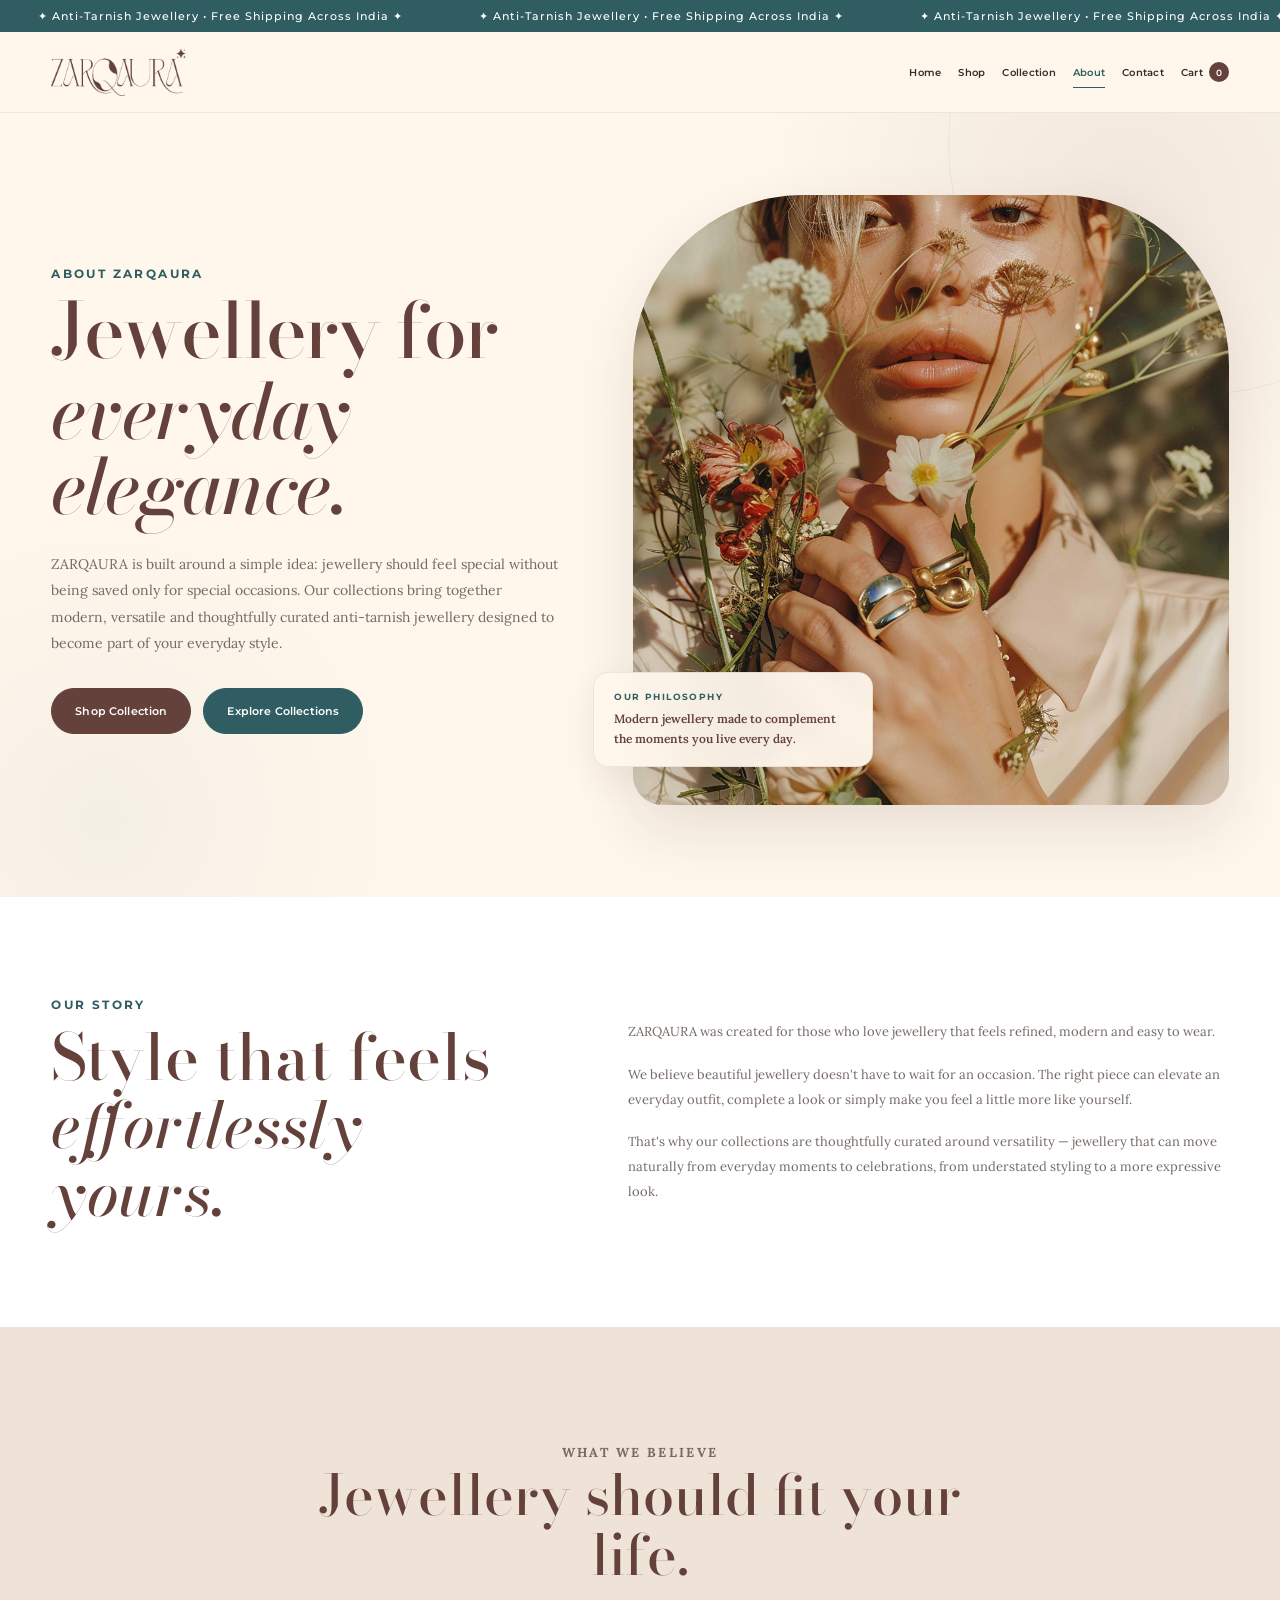
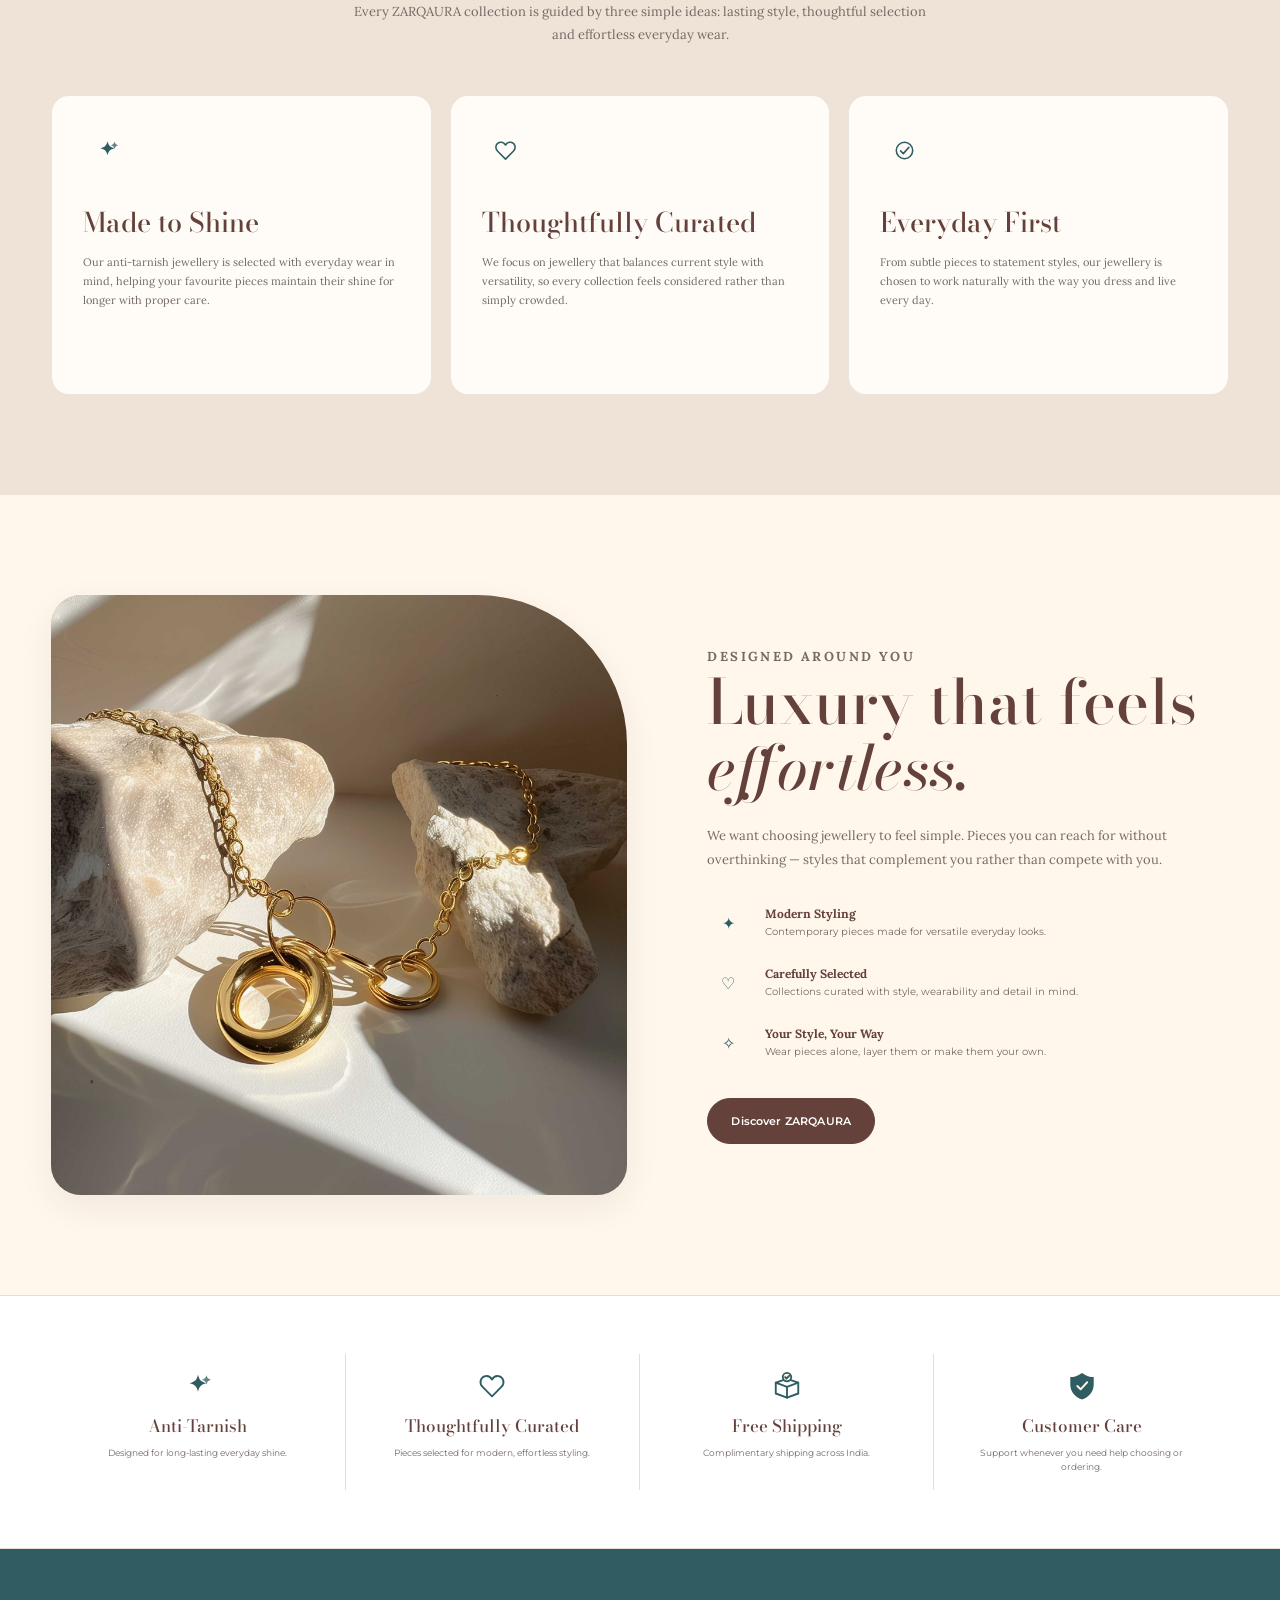
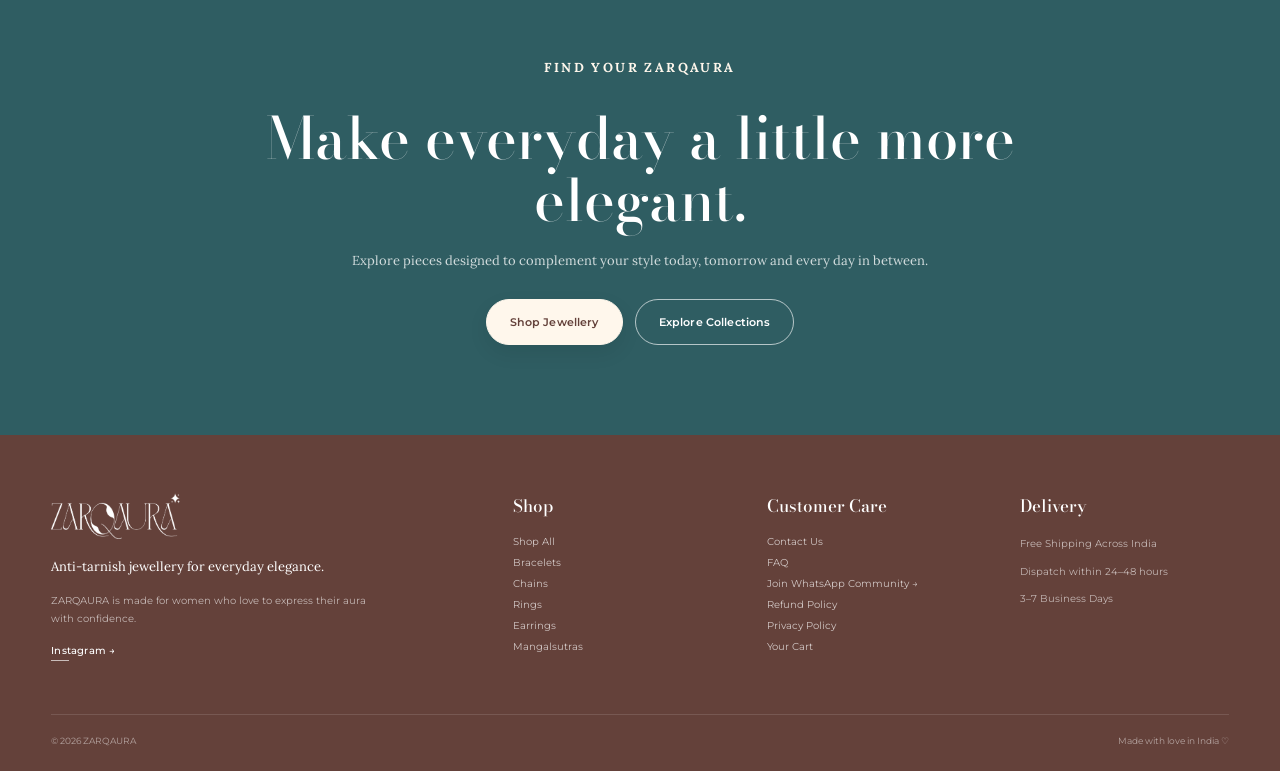
==== commit c37553f6: "about" ====
--- a/about.html
+++ b/about.html
@@ -667,9 +667,6 @@
             border-radius:
                 50%;
 
-            background:
-                var(--background-soft);
-
             color:
                 var(--teal);
 
@@ -679,10 +676,10 @@
         .about-value-icon svg {
 
             width:
-                27px;
+                25px;
 
             height:
-                27px;
+                25px;
 
         }
 
@@ -907,7 +904,7 @@
                 50%;
 
             background:
-                var(--white);
+                var(--cream);
 
             color:
                 var(--teal);
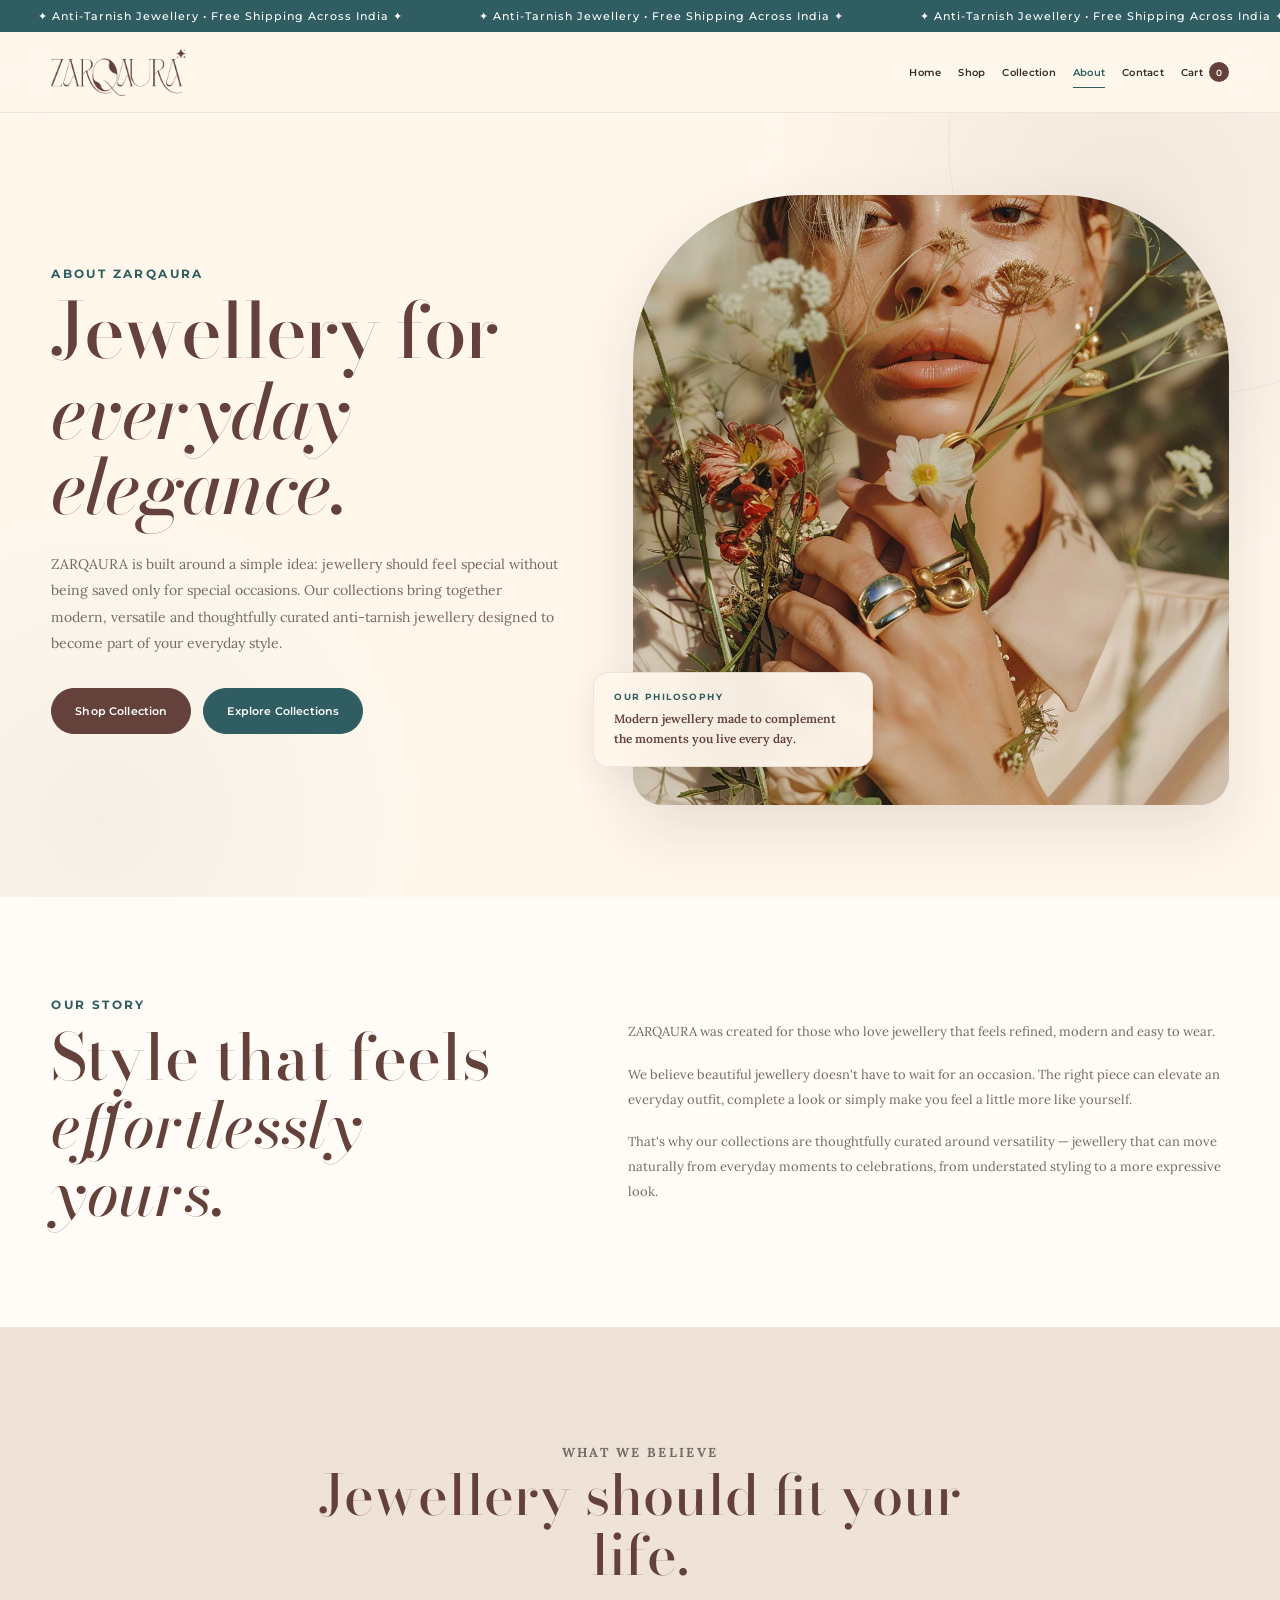
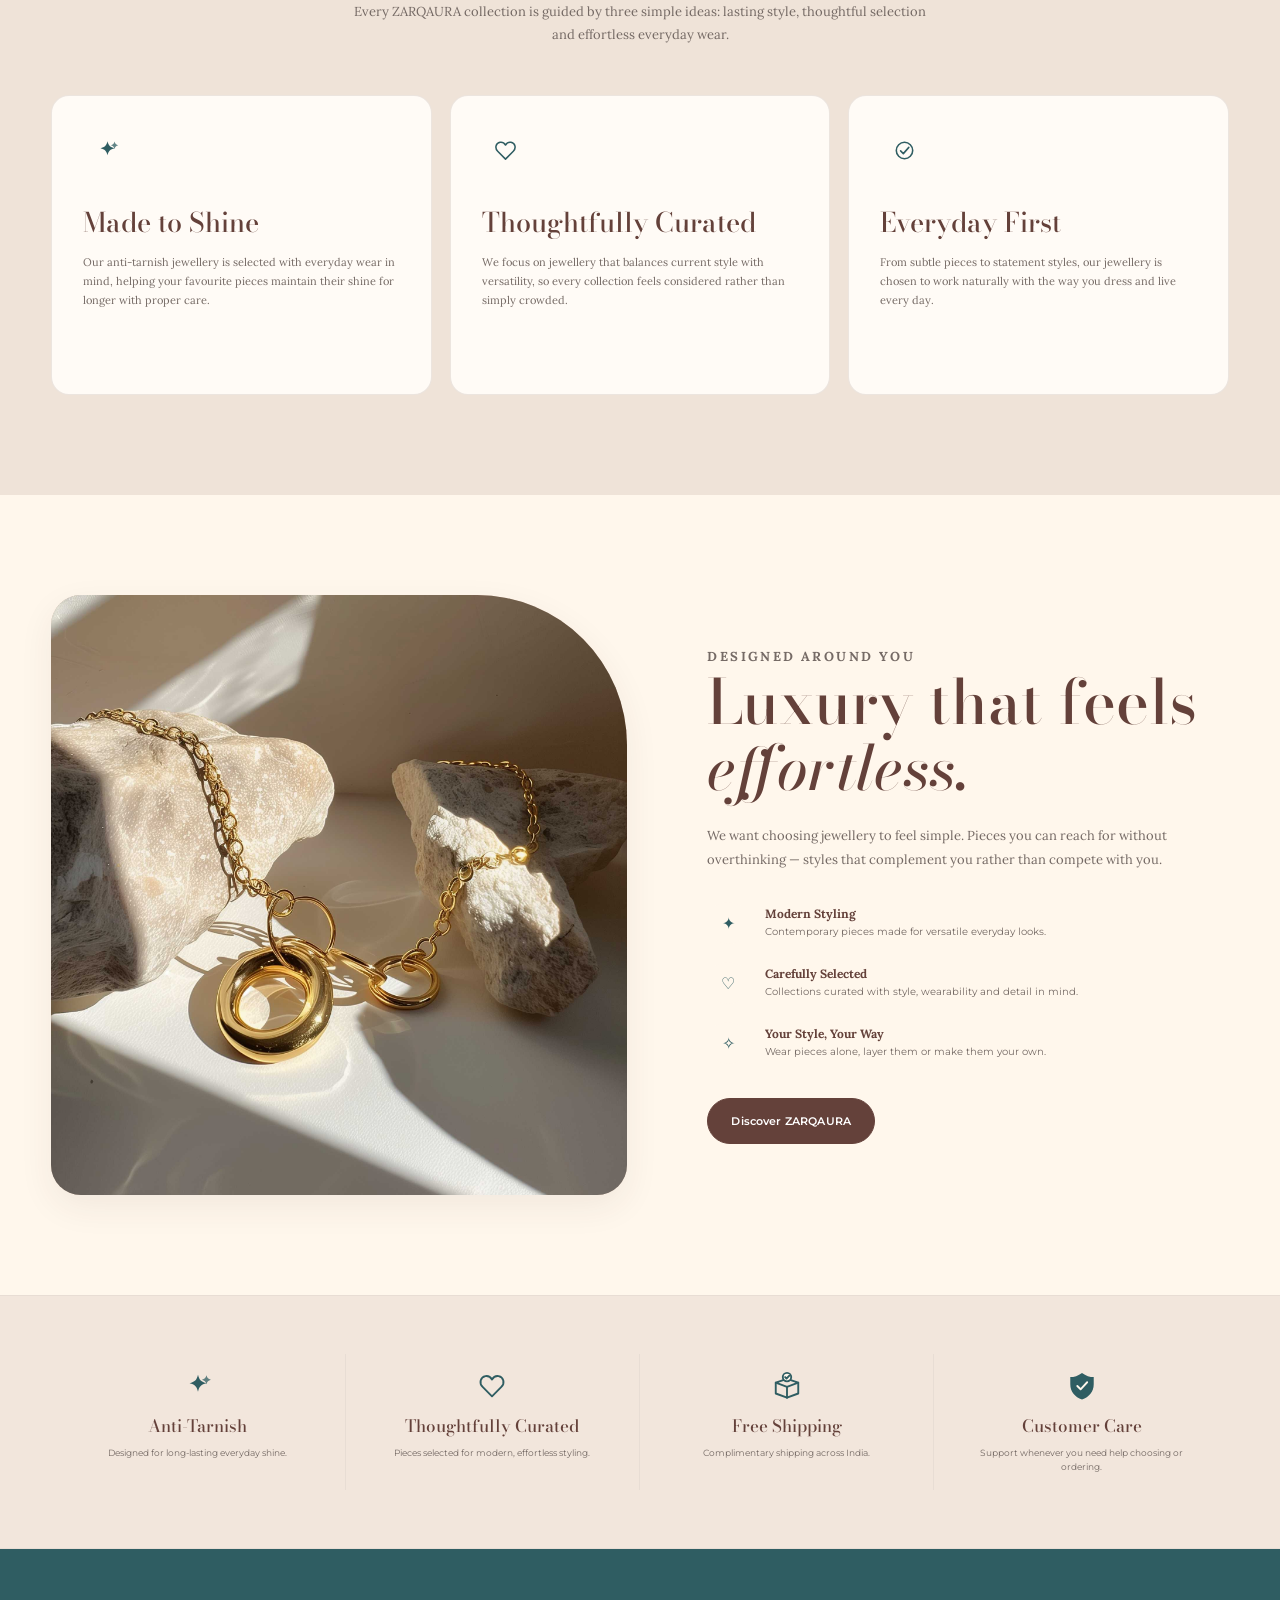
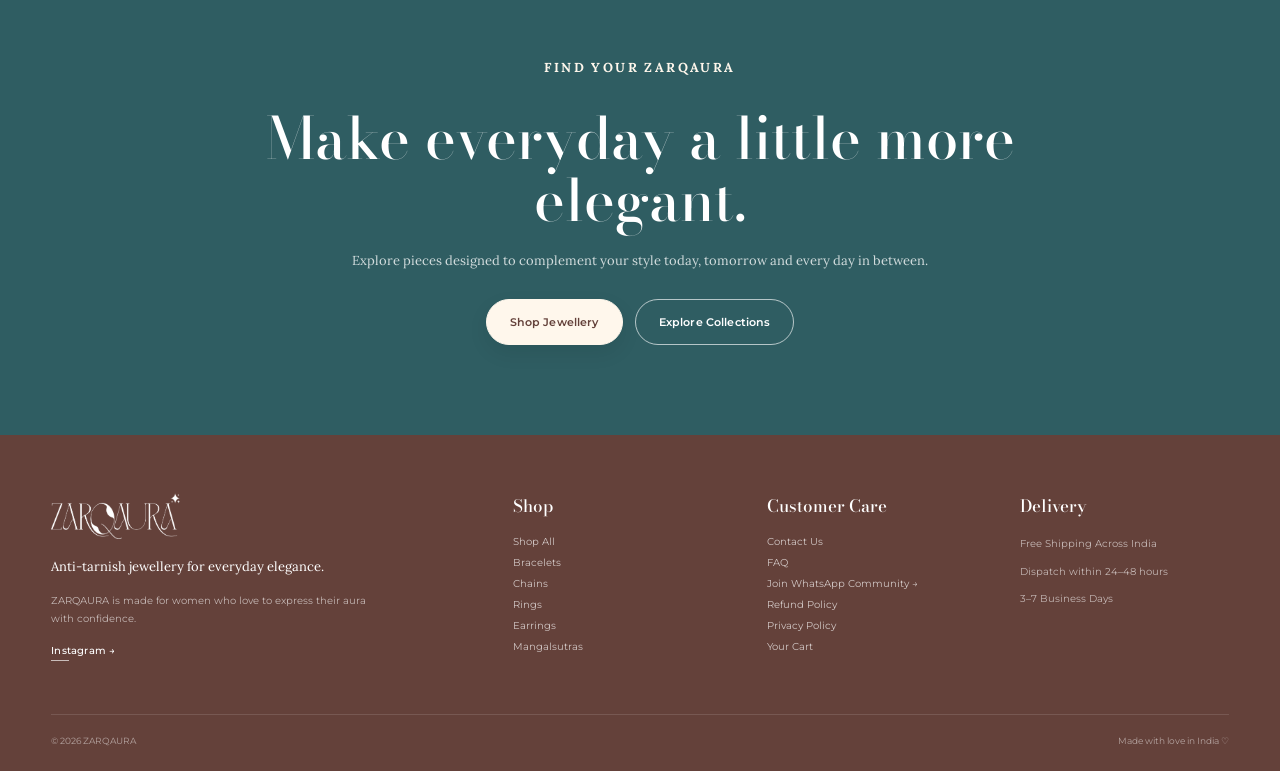
==== commit 8ed8d824: "about" ====
--- a/about.html
+++ b/about.html
@@ -401,7 +401,7 @@
                 100px 0;
 
             background:
-                var(--white);
+                var(--cream-light);
 
         }
 
@@ -970,7 +970,7 @@
                 var(--border);
 
             background:
-                var(--white);
+                var(--background-soft);
 
         }
 
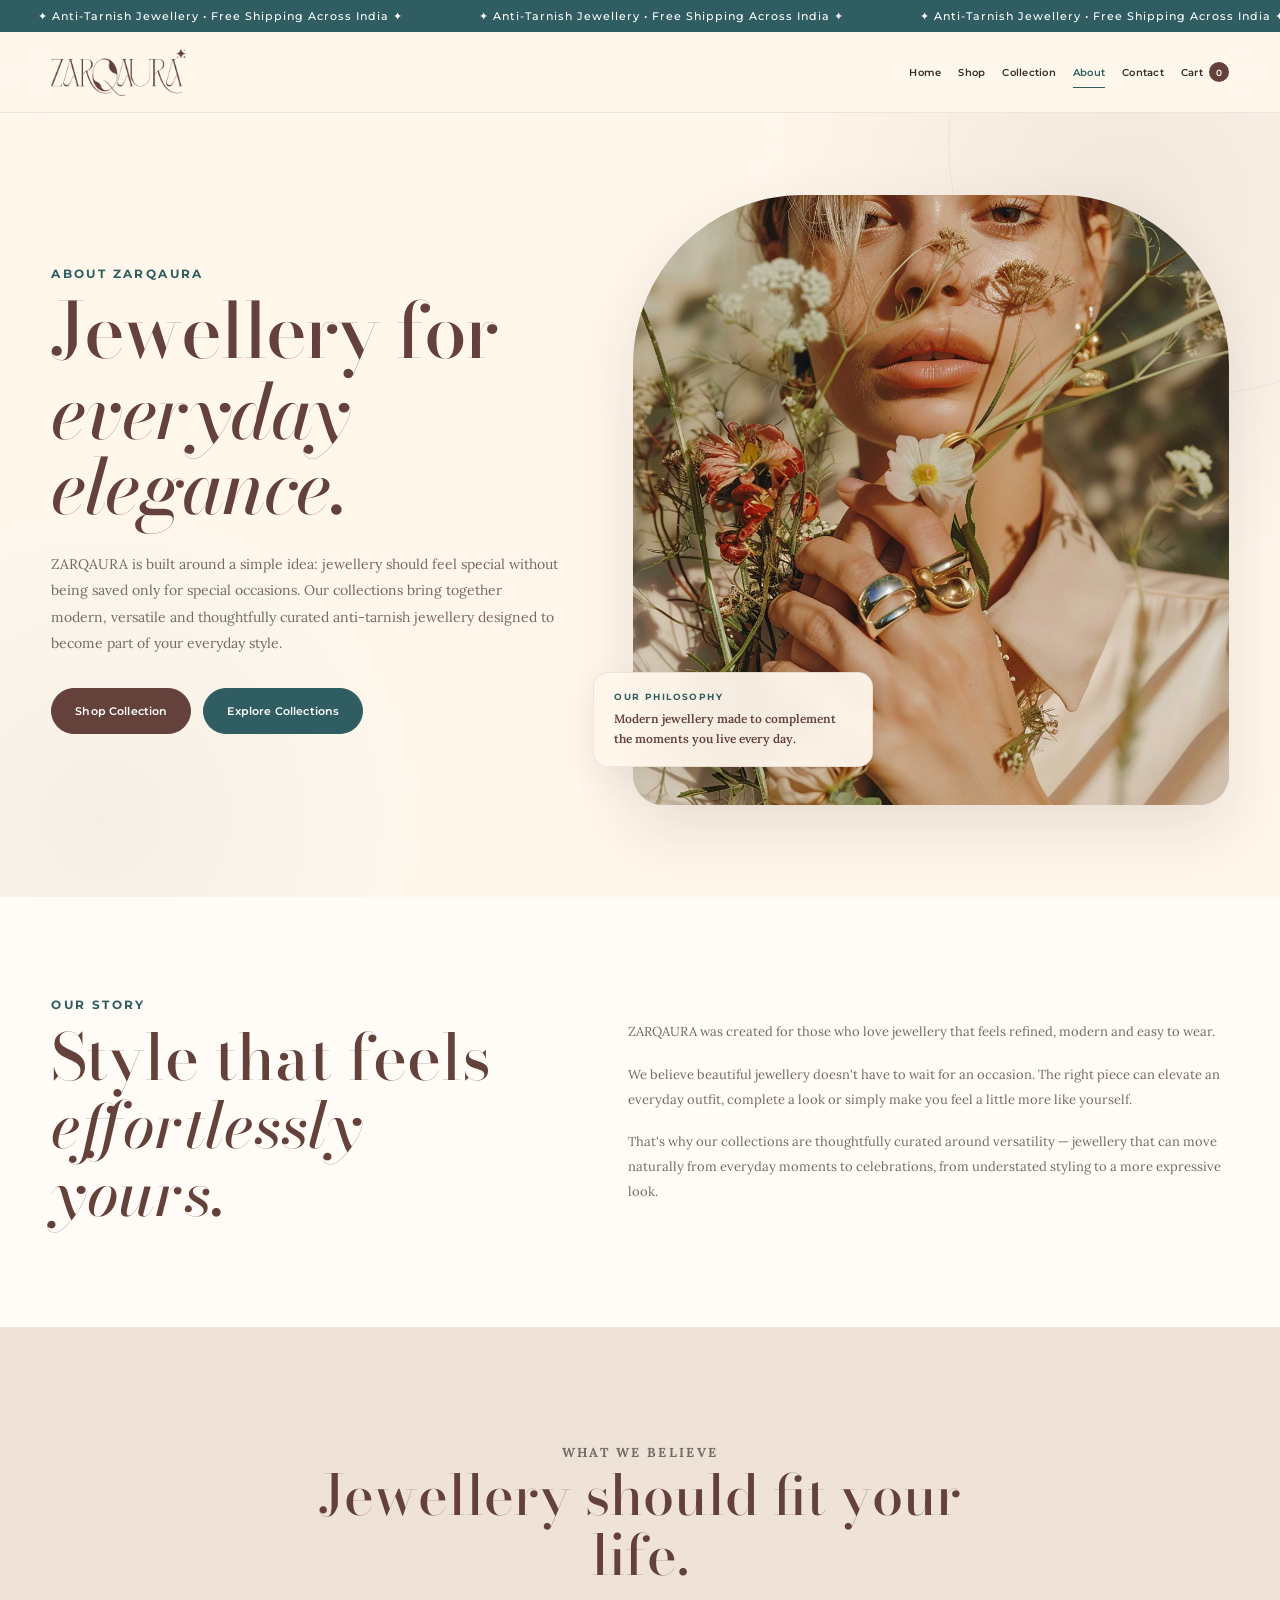
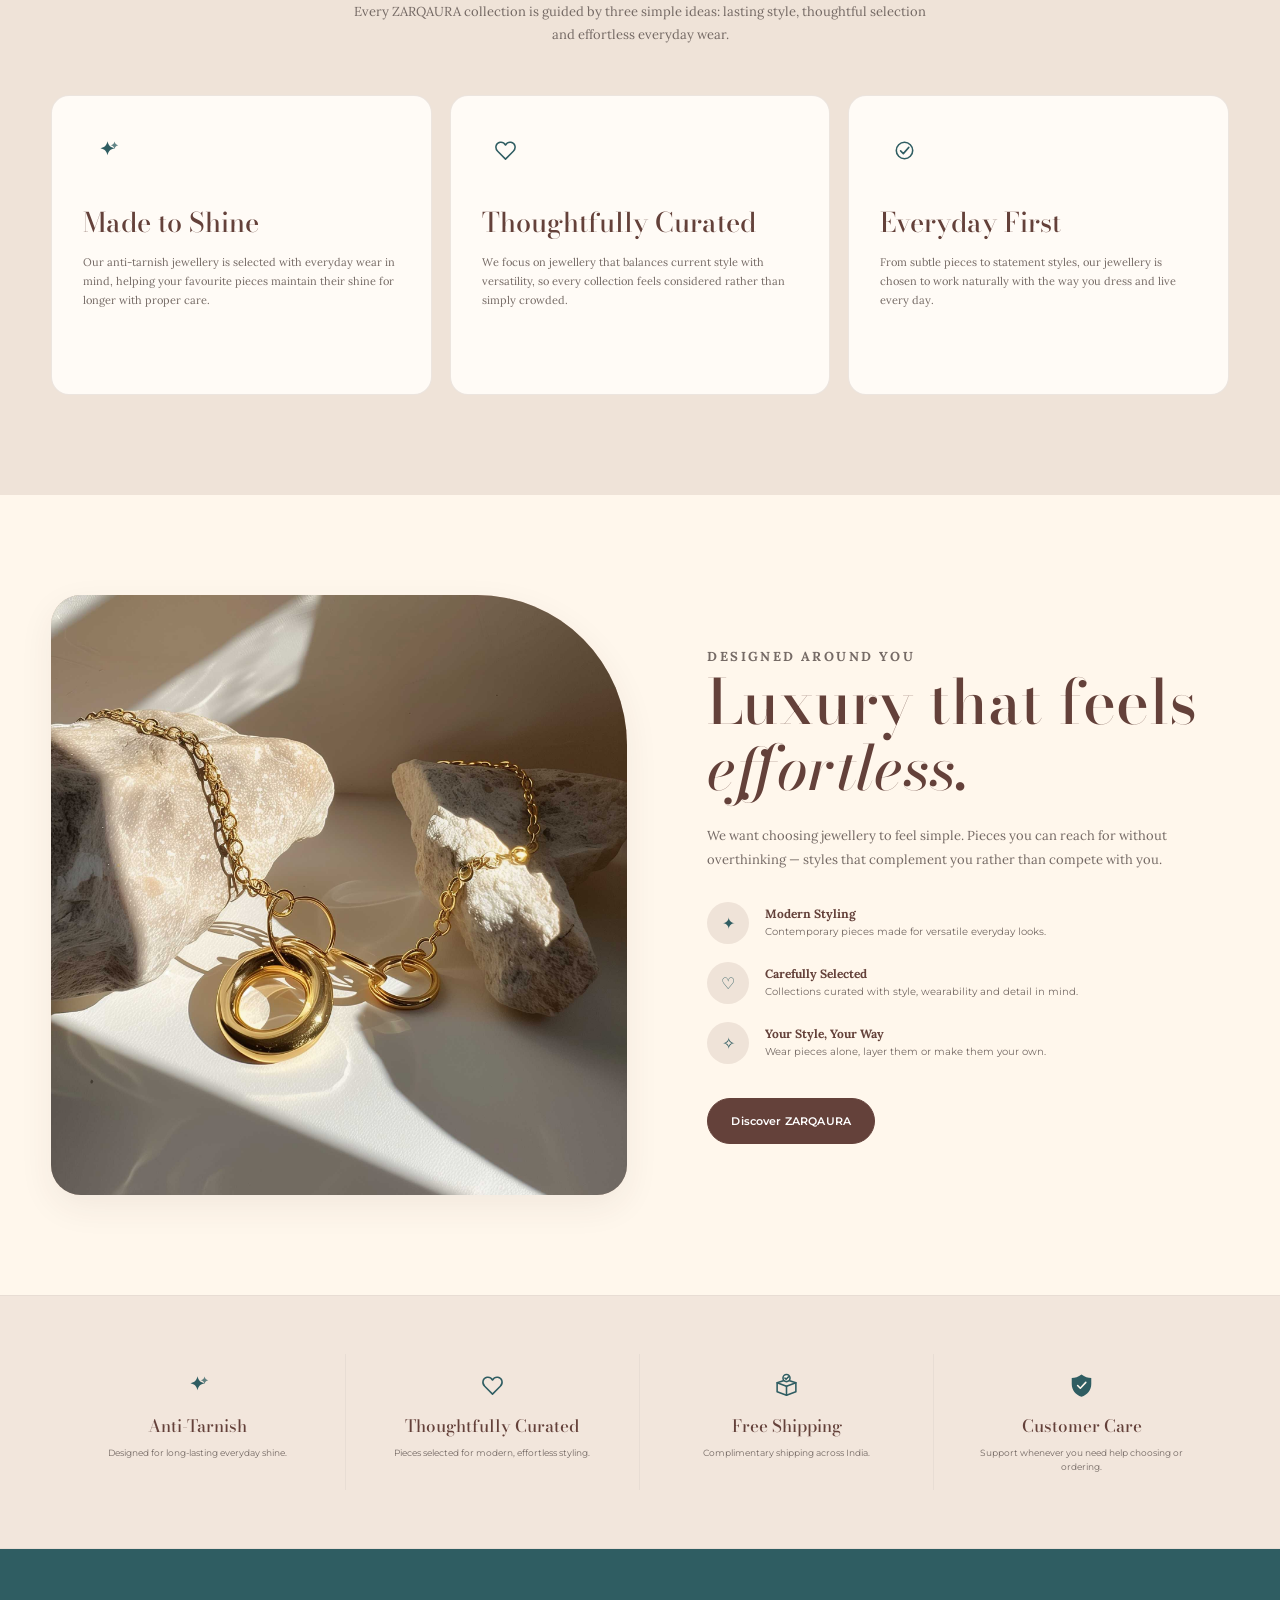
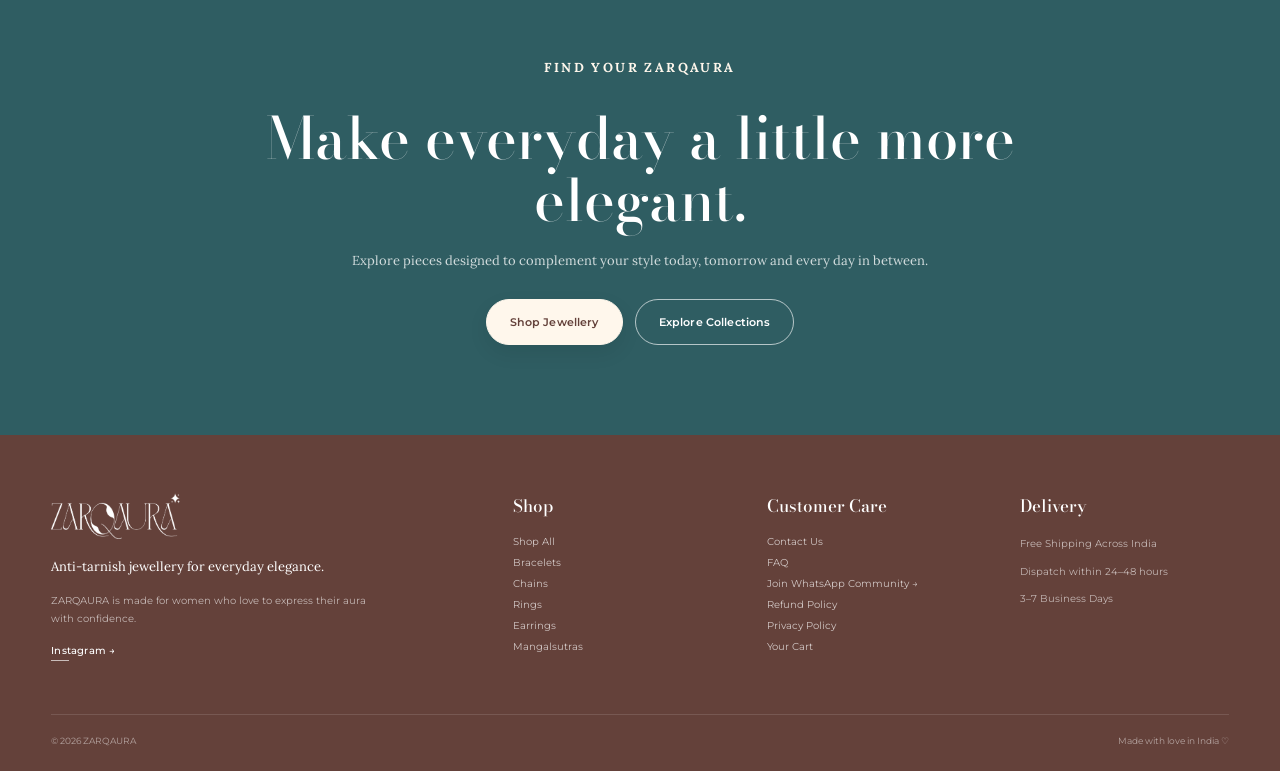
==== commit b34c6e98: "about" ====
--- a/about.html
+++ b/about.html
@@ -904,7 +904,7 @@
                 50%;
 
             background:
-                var(--cream);
+                #EFE3D8;
 
             color:
                 var(--teal);
@@ -1310,6 +1310,23 @@
 
             }
 
+                    .about-hero-visual,
+            .about-everyday-image {
+
+                width:
+                    100%;
+
+                max-width:
+                    720px;
+
+                margin-left:
+                    0;
+
+                margin-right:
+                    auto;
+
+            }
+
         }
 
 
@@ -1494,8 +1511,7 @@
             .about-section-heading,
             .about-value-card,
             .about-everyday-content,
-            .about-benefit,
-            .about-cta-inner {
+            .about-benefit {
 
                 width:
                     100%;
@@ -1514,20 +1530,96 @@
 
             .about-hero-grid {
 
+                justify-items:
+                    center;
+
+            }
+
+
+            .about-hero-description {
+
+                max-width:
+                    100%;
+
+                margin-left:
+                    auto;
+
+                margin-right:
+                    auto;
+
+            }
+
+
+            .about-hero-actions {
+
                 width:
                     100%;
 
-                justify-items:
-                    center;
-
-            }
-
-
-            .about-hero-description {
+                align-items:
+                    stretch;
+
+            }
+
+
+            .about-hero-actions
+            .zq-btn {
+
+                width:
+                    100%;
+
+            }
+
+
+            .about-hero-visual,
+            .about-hero-image {
+
+                width:
+                    100%;
 
                 max-width:
                     100%;
 
+            }
+
+
+            .about-hero-note {
+
+                text-align:
+                    center;
+
+            }
+
+
+
+            /* Value cards */
+
+            .about-values-grid {
+
+                width:
+                    100%;
+
+                grid-template-columns:
+                    1fr;
+
+            }
+
+
+            .about-value-card {
+
+                width:
+                    100%;
+
+                max-width:
+                    100%;
+
+                align-items:
+                    center;
+
+            }
+
+
+            .about-value-icon {
+
                 margin-left:
                     auto;
 
@@ -1536,106 +1628,6 @@
 
             }
 
-
-            .about-hero-actions {
-
-                width:
-                    100%;
-
-                align-items:
-                    stretch;
-
-            }
-
-
-            .about-hero-actions
-            .zq-btn {
-
-                width:
-                    100%;
-
-            }
-
-
-            .about-hero-visual,
-            .about-hero-image {
-
-                width:
-                    100%;
-
-                max-width:
-                    100%;
-
-            }
-
-
-            .about-hero-note {
-
-                text-align:
-                    center;
-
-            }
-
-
-
-            /* Story */
-
-            .about-story-grid {
-
-                width:
-                    100%;
-
-            }
-
-
-
-            /* Value cards */
-
-            .about-values-grid {
-
-                width:
-                    100%;
-
-                grid-template-columns:
-                    1fr;
-
-            }
-
-
-            .about-value-card {
-
-                width:
-                    100%;
-
-                max-width:
-                    100%;
-
-                align-items:
-                    center;
-
-            }
-
-
-            .about-value-icon {
-
-                margin-left:
-                    auto;
-
-                margin-right:
-                    auto;
-
-            }
-
-
-
-            /* Everyday section */
-
-            .about-everyday-grid {
-
-                width:
-                    100%;
-
-            }
 
 
             .about-everyday-image {
@@ -2289,8 +2281,8 @@
                         <div class="about-benefit-icon">
 
                             <svg
-                                width="30"
-                                height="30"
+                                width="25"
+                                height="25"
                                 viewBox="0 0 64 64"
                                 fill="none"
                                 xmlns="http://www.w3.org/2000/svg"
@@ -2333,8 +2325,8 @@
                         <div class="about-benefit-icon">
 
                             <svg
-                                width="30"
-                                height="30"
+                                width="25"
+                                height="25"
                                 viewBox="0 0 64 64"
                                 fill="none"
                                 xmlns="http://www.w3.org/2000/svg"
@@ -2374,8 +2366,8 @@
                         <div class="about-benefit-icon">
 
                             <svg
-                                width="30"
-                                height="30"
+                                width="25"
+                                height="25"
                                 viewBox="0 0 64 64"
                                 fill="none"
                                 xmlns="http://www.w3.org/2000/svg"
@@ -2439,8 +2431,8 @@
                         <div class="about-benefit-icon">
 
                             <svg
-                                width="30"
-                                height="30"
+                                width="25"
+                                height="25"
                                 viewBox="0 0 64 64"
                                 xmlns="http://www.w3.org/2000/svg"
                                 aria-hidden="true"
